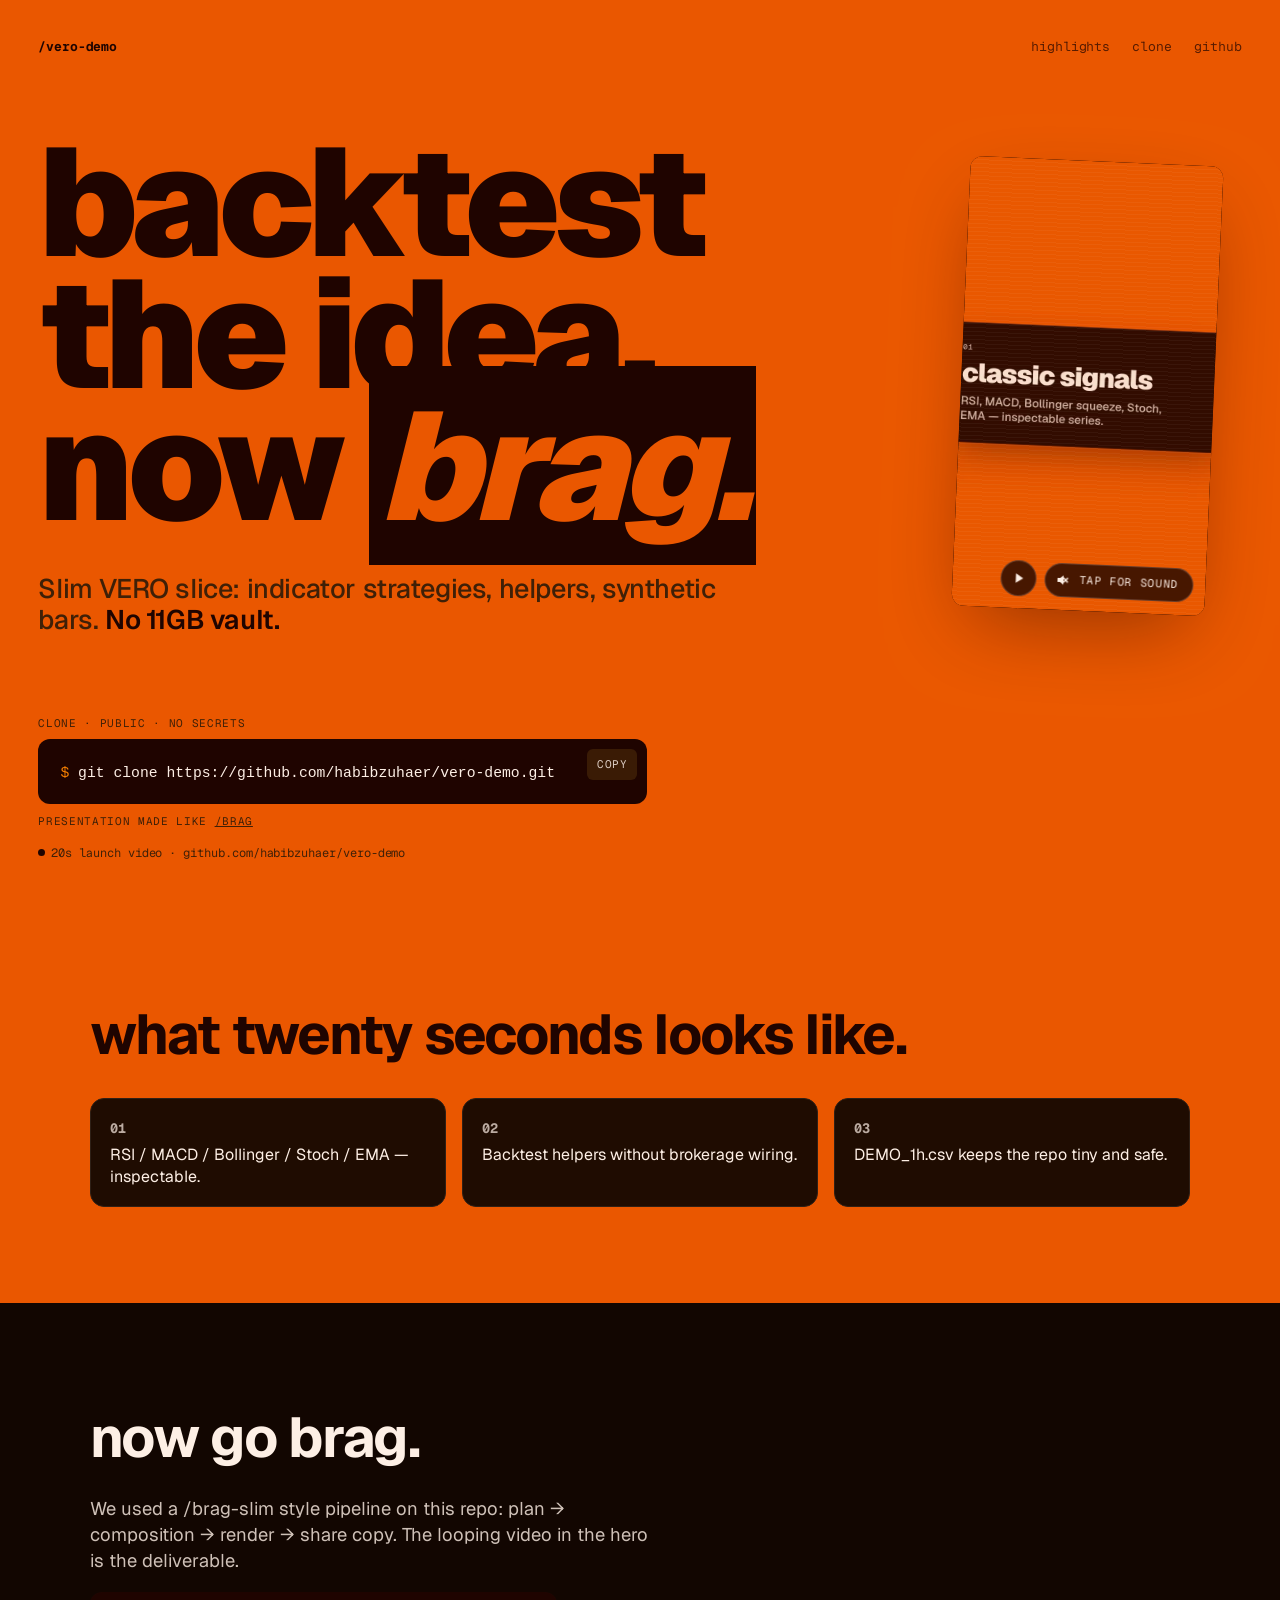
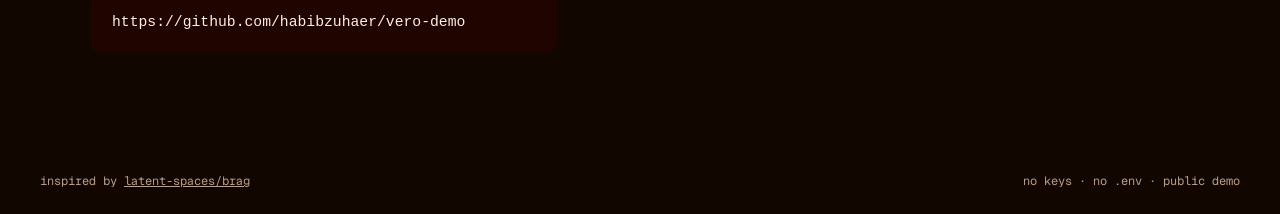
==== docs/index.html @ 0ff5b90e "Publish full project snapshot without secrets." ====
<!doctype html>
<html lang="en">
<head>
<meta charset="utf-8" />
<meta name="viewport" content="width=device-width, initial-scale=1" />
<title>/vero-demo — you built it. now brag.</title>
<meta name="description" content="Slim VERO slice: indicator strategies, helpers, synthetic bars. <strong>No 11GB vault.</strong>" />
<meta name="theme-color" content="#e26a3a" />
<meta property="og:title" content="/vero-demo — you built it. now brag." />
<meta property="og:description" content="Slim VERO slice: indicator strategies, helpers, synthetic bars. <strong>No 11GB vault.</strong>" />
<meta property="og:type" content="website" />
<meta property="og:image" content="assets/brag.jpg" />
<link rel="preconnect" href="https://fonts.googleapis.com" />
<link rel="preconnect" href="https://fonts.gstatic.com" crossorigin />
<link href="https://fonts.googleapis.com/css2?family=Geist:wght@400;500;600;700;900&family=Geist+Mono:wght@400;500;700&display=swap" rel="stylesheet" />
<link rel="stylesheet" href="styles.css" />
</head>
<body>
<a class="skip-link" href="#main">skip to content</a>

<header class="hero">
  <div class="topbar">
    <span class="mark">/vero-demo</span>
    <nav aria-label="primary">
      <a href="#examples">highlights</a>
      <a href="#install">clone</a>
      <a href="https://github.com/habibzuhaer/vero-demo" target="_blank" rel="noopener">github</a>
    </nav>
  </div>

  <div class="hero-main" id="main">
    <div class="hero-body">
      <h1 class="hero-headline">backtest the idea.<br/>now <span class="emph">brag.</span></h1>
      <p class="hero-sub">Slim VERO slice: indicator strategies, helpers, synthetic bars. <strong>No 11GB vault.</strong></p>
    </div>
    <aside class="hero-video" aria-label="brag launch video">
      <video
        id="hero-vid"
        class="hero-video-media"
        src="assets/brag.mp4"
        poster="assets/hero-poster.jpg"
        muted
        loop
        playsinline
        preload="auto"
      ></video>
      <div class="hero-controls">
        <button id="hero-playback" class="hero-control hero-playback" type="button" aria-label="play brag video" title="play brag video" data-mode="play">
          <svg class="icon-play" viewBox="0 0 24 24" fill="currentColor" aria-hidden="true"><path d="M8 5v14l11-7z"/></svg>
          <svg class="icon-pause" viewBox="0 0 24 24" fill="currentColor" aria-hidden="true"><path d="M6 5h4v14H6zm8 0h4v14h-4z"/></svg>
        </button>
        <button id="hero-mute" class="hero-control hero-mute" type="button" aria-label="unmute brag video" aria-pressed="true">
          <svg class="icon-muted" viewBox="0 0 24 24" fill="currentColor" aria-hidden="true"><path d="M3 9v6h4l5 4V5L7 9H3zm13.59 3l2.7-2.7-1.41-1.42L15.17 10.6 12.46 7.88l-1.41 1.41 2.71 2.71-2.71 2.71 1.41 1.41 2.71-2.7 2.71 2.7 1.41-1.41-2.7-2.7z"/></svg>
          <svg class="icon-sound" viewBox="0 0 24 24" fill="currentColor" aria-hidden="true"><path d="M3 9v6h4l5 4V5L7 9H3zm10.5 3a4.5 4.5 0 00-2.5-4.03v8.05A4.5 4.5 0 0013.5 12zm-2.5-9v2.06A7 7 0 0117 12a7 7 0 01-6 6.92V21A9 9 0 0019 12 9 9 0 0011 3z"/></svg>
          <span class="hero-mute-label">tap for sound</span>
        </button>
      </div>
    </aside>
  </div>

  <div class="hero-foot" id="install">
    <div class="install-stack">
      <span class="install-label">clone · public · no secrets</span>
      <pre class="install" aria-label="clone command"><span class="copy-wrap"><button class="copy" type="button" data-copy="git clone https://github.com/habibzuhaer/vero-demo.git">copy</button></span><code><span class="prompt">$</span> git clone https://github.com/habibzuhaer/vero-demo.git</code></pre>
      <span class="install-label">presentation made like <a href="https://github.com/latent-spaces/brag" target="_blank" rel="noopener">/brag</a></span>
    </div>
    <div class="hero-meta"><span class="dot" aria-hidden="true"></span>20s launch video · github.com/habibzuhaer/vero-demo</div>
  </div>
</header>

<main>
  <section class="section" id="examples">
    <div class="section-inner">
      <h2 class="section-title">what twenty seconds looks like.</h2>
      <div class="example-grid">
        <article class="example-card"><h3>01</h3><p>RSI / MACD / Bollinger / Stoch / EMA — inspectable.</p></article>
        <article class="example-card"><h3>02</h3><p>Backtest helpers without brokerage wiring.</p></article>
        <article class="example-card"><h3>03</h3><p>DEMO_1h.csv keeps the repo tiny and safe.</p></article>
      </div>
    </div>
  </section>

  <section class="section dark">
    <div class="section-inner">
      <h2 class="section-title">now go brag.</h2>
      <p class="section-lead">We used a /brag-slim style pipeline on this repo: plan → composition → render → share copy. The looping video in the hero is the deliverable.</p>
      <pre class="install" aria-label="repo link"><code>https://github.com/habibzuhaer/vero-demo</code></pre>
    </div>
  </section>
</main>

<footer class="site-foot">
  <span>inspired by <a href="https://github.com/latent-spaces/brag">latent-spaces/brag</a></span>
  <span>no keys · no .env · public demo</span>
</footer>
<script src="main.js"></script>
<style>
/* minimal extras if brag classes differ */
.example-grid{display:grid;gap:1rem;grid-template-columns:repeat(auto-fit,minmax(220px,1fr));margin-top:1.5rem}
.example-card{background:var(--dark-bg-elev, #1a1a1a);border:1px solid var(--dark-rule,#333);border-radius:14px;padding:1.2rem;color:var(--dark-ink,#eee)}
.example-card h3{margin:0 0 .4rem;font-family:"Geist Mono",monospace;font-size:.85rem;opacity:.7}
.example-card p{margin:0;line-height:1.35}
.section{padding:clamp(48px,8vw,96px) clamp(20px,4vw,40px)}
.section.dark{background:var(--dark-bg,#14110f);color:var(--dark-ink,#f5f5f5)}
.section-inner{max-width:1100px;margin:0 auto}
.section-title{font-size:clamp(2rem,5vw,3.5rem);letter-spacing:-.03em;margin:0 0 1rem;text-transform:lowercase}
.section-lead{max-width:48ch;font-size:1.15rem;opacity:.8;line-height:1.4}
.site-foot{display:flex;justify-content:space-between;gap:1rem;flex-wrap:wrap;padding:24px clamp(20px,4vw,40px);font-family:"Geist Mono",monospace;font-size:12px;background:var(--dark-bg,#14110f);color:var(--dark-ink-soft,#aaa)}
.site-foot a{color:inherit}
</style>
</body>
</html>
---- docs/styles.css ----
:root { --hue: 55 !important; }
/* brag — launch site */

:root {
  --hue: 35;

  --hero-bg: oklch(64% 0.22 var(--hue));
  --hero-ink: oklch(16% 0.06 var(--hue));
  --hero-ink-soft: oklch(28% 0.06 var(--hue));
  --hero-tint: oklch(96% 0.02 var(--hue));

  --dark-bg: oklch(14% 0.03 var(--hue));
  --dark-bg-elev: oklch(18% 0.04 var(--hue));
  --dark-ink: oklch(96% 0.02 var(--hue));
  --dark-ink-soft: oklch(72% 0.04 var(--hue));
  --dark-rule: oklch(26% 0.03 var(--hue));
  --dark-accent: oklch(72% 0.22 var(--hue));

  --radius-sm: 6px;
  --radius-md: 12px;
  --radius-lg: 18px;

  --ease-out: cubic-bezier(0.16, 1, 0.3, 1);

  --max-line: 64ch;
  --max-page: 1480px;
}

*, *::before, *::after { box-sizing: border-box; }
html, body { margin: 0; padding: 0; }
html { color-scheme: light dark; }
body {
  font-family: "Geist", ui-sans-serif, system-ui, -apple-system, sans-serif;
  font-feature-settings: "ss01", "ss03", "cv11";
  -webkit-font-smoothing: antialiased;
  text-rendering: optimizeLegibility;
  line-height: 1.4;
  background: var(--hero-bg);
  color: var(--hero-ink);
}
img, video { display: block; max-width: 100%; height: auto; }
a { color: inherit; }
button { font: inherit; cursor: pointer; }

/* Skip link */
.skip-link {
  position: absolute;
  top: -100px;
  left: 12px;
  background: var(--hero-ink);
  color: var(--hero-tint);
  padding: 10px 14px;
  border-radius: var(--radius-sm);
  text-decoration: none;
  font-family: "Geist Mono", ui-monospace, monospace;
  font-size: 13px;
  z-index: 100;
}
.skip-link:focus { top: 12px; }

/* === Hero === */
.hero {
  min-height: 100svh;
  background: var(--hero-bg);
  color: var(--hero-ink);
  display: grid;
  grid-template-rows: auto 1fr auto;
  padding: clamp(20px, 3vw, 40px);
  gap: clamp(40px, 6vw, 80px);
  position: relative;
  overflow: hidden;
}

.topbar {
  display: flex;
  align-items: baseline;
  justify-content: space-between;
  gap: 24px;
  font-family: "Geist Mono", ui-monospace, monospace;
  font-size: 13px;
  letter-spacing: -0.005em;
  z-index: 2;
}
.topbar .mark {
  font-weight: 700;
  letter-spacing: -0.01em;
}
.topbar nav { display: flex; gap: 22px; }
.topbar nav a {
  color: var(--hero-ink);
  text-decoration: none;
  opacity: 0.72;
  transition: opacity 180ms var(--ease-out);
}
.topbar nav a:hover,
.topbar nav a:focus-visible { opacity: 1; }
.topbar nav a:focus-visible { outline: 2px solid var(--hero-ink); outline-offset: 4px; border-radius: 3px; }

.hero-main {
  align-self: center;
  max-width: var(--max-page);
  margin: 0 auto;
  width: 100%;
  position: relative;
  z-index: 2;
  display: grid;
  grid-template-columns: minmax(0, 1fr) clamp(220px, 22vw, 320px);
  gap: clamp(24px, 4vw, 64px);
  align-items: center;
}
@media (max-width: 900px) {
  .hero-main {
    grid-template-columns: 1fr;
    gap: clamp(28px, 6vw, 48px);
  }
}
.hero-body { min-width: 0; }
.hero-headline {
  font-size: clamp(64px, 13vw, 200px);
  line-height: 0.86;
  letter-spacing: -0.04em;
  font-weight: 900;
  margin: 0;
  text-transform: lowercase;
}
.hero-headline .emph {
  font-style: italic;
  background: var(--hero-ink);
  color: var(--hero-bg);
  padding: 0 0.06em;
}
.hero-sub {
  margin: clamp(28px, 3vw, 44px) 0 0;
  max-width: 38ch;
  font-size: clamp(20px, 2.1vw, 30px);
  line-height: 1.18;
  letter-spacing: -0.015em;
  font-weight: 500;
  color: var(--hero-ink-soft);
}
.hero-sub strong { color: var(--hero-ink); font-weight: 600; }

.hero-foot {
  display: grid;
  grid-template-columns: minmax(0, 1fr) auto;
  gap: 24px;
  align-items: end;
  z-index: 2;
}
.install {
  font-family: "Geist Mono", ui-monospace, monospace;
  background: var(--hero-ink);
  color: var(--hero-tint);
  padding: 18px 22px;
  border-radius: var(--radius-md);
  font-size: clamp(13px, 1.15vw, 16px);
  line-height: 1.7;
  display: inline-grid;
  gap: 4px;
  margin: 0;
  position: relative;
  max-width: 100%;
  grid-template-columns: minmax(0, 1fr);
}
/* The <code> scrolls, not the <pre> — so the copy button stays glued to the frame. */
.install code {
  display: block;
  min-width: 0;
  overflow-x: auto;
}
.install .prompt { color: oklch(72% 0.18 var(--hue)); }
.install .copy {
  position: absolute;
  top: 10px;
  right: 10px;
  background: oklch(28% 0.06 var(--hue));
  color: var(--hero-tint);
  border: none;
  border-radius: var(--radius-sm);
  padding: 6px 10px;
  font-family: inherit;
  font-size: 11px;
  letter-spacing: 0.04em;
  text-transform: uppercase;
  opacity: 0.85;
  transition: opacity 180ms var(--ease-out), background 180ms var(--ease-out);
}
.install .copy:hover,
.install .copy:focus-visible { opacity: 1; background: oklch(38% 0.08 var(--hue)); outline: none; }
.install .copy[data-state="copied"] { background: oklch(58% 0.18 145); color: oklch(15% 0.05 145); }

.install-stack {
  display: grid;
  gap: 8px;
  justify-items: start;
  min-width: 0;
  max-width: 100%;
}
.install-label {
  font-family: "Geist Mono", ui-monospace, monospace;
  font-size: 11px;
  letter-spacing: 0.06em;
  text-transform: uppercase;
  color: var(--hero-ink-soft);
  margin-top: 2px;
}
.install-stack .install-label:first-child { margin-top: 0; }

.hero-meta {
  font-family: "Geist Mono", ui-monospace, monospace;
  font-size: 12px;
  text-align: right;
  letter-spacing: -0.005em;
  color: var(--hero-ink-soft);
  max-width: 36ch;
  justify-self: end;
  line-height: 1.5;
}
.hero-meta .dot {
  display: inline-block;
  width: 7px; height: 7px;
  background: var(--hero-ink);
  border-radius: 50%;
  margin-right: 6px;
  vertical-align: 1px;
  animation: pulse 2.4s infinite ease-in-out;
}
@keyframes pulse {
  0%, 100% { opacity: 0.35; transform: scale(1); }
  50% { opacity: 1; transform: scale(1.15); }
}

/* Hero video slot — the brag-about-brag video (made by /brag itself) */
.hero-video {
  position: relative;
  aspect-ratio: 9 / 16;
  width: 100%;
  border-radius: var(--radius-md);
  background: var(--hero-ink);
  color: var(--hero-tint);
  transform: rotate(2.5deg);
  box-shadow: 0 30px 80px -20px oklch(20% 0.08 var(--hue) / 0.45);
  overflow: hidden;
  justify-self: end;
}
.hero-video-media {
  position: absolute;
  inset: 0;
  width: 100%;
  height: 100%;
  object-fit: cover;
  display: block;
}

/* Video controls, lower-right of the hero tile */
.hero-controls {
  position: absolute;
  right: 12px;
  bottom: 12px;
  z-index: 3;
  display: flex;
  align-items: center;
  gap: 8px;
}
.hero-control {
  display: inline-flex;
  align-items: center;
  background: oklch(15% 0.05 var(--hue) / 0.78);
  backdrop-filter: blur(8px);
  color: var(--hero-tint);
  border: 1px solid oklch(96% 0.02 var(--hue) / 0.18);
  font-family: "Geist Mono", ui-monospace, monospace;
  font-size: 11px;
  letter-spacing: 0.06em;
  text-transform: uppercase;
  cursor: pointer;
  transition: transform 220ms var(--ease-out), background 220ms var(--ease-out);
}
.hero-mute {
  gap: 8px;
  border-radius: 999px;
  padding: 8px 14px 8px 10px;
}
.hero-playback {
  width: 36px;
  height: 36px;
  flex: 0 0 36px;
  justify-content: center;
  border-radius: 50%;
  padding: 0;
}
.hero-control:hover,
.hero-control:focus-visible {
  background: oklch(20% 0.06 var(--hue) / 0.92);
  transform: translateY(-2px);
  outline: none;
}
.hero-control:focus-visible { box-shadow: 0 0 0 3px var(--hero-tint); }
.hero-control svg { width: 16px; height: 16px; }
.hero-playback .icon-play,
.hero-mute .icon-sound { display: none; }
.hero-playback[data-mode="play"] .icon-play { display: inline-block; }
.hero-playback[data-mode="play"] .icon-pause { display: none; }
.hero-mute[aria-pressed="false"] .icon-muted { display: none; }
.hero-mute[aria-pressed="false"] .icon-sound { display: inline-block; }
.hero-mute[aria-pressed="false"] .hero-mute-label::after { content: "sound on"; }
.hero-mute[aria-pressed="false"] .hero-mute-label { font-size: 0; line-height: 0; }
.hero-mute[aria-pressed="false"] .hero-mute-label::after {
  content: "sound on";
  font-size: 11px;
  line-height: 1;
  letter-spacing: 0.06em;
}
.hero-video::after {
  /* subtle scanline overlay on top of the video for site-cohesion with the placeholder treatment */
  content: "";
  position: absolute;
  inset: 0;
  background:
    repeating-linear-gradient(
      to bottom,
      transparent 0,
      transparent 3px,
      oklch(100% 0 0 / 0.04) 3px,
      oklch(100% 0 0 / 0.04) 4px
    );
  pointer-events: none;
  z-index: 2;
}
.hero-video-inner {
  position: relative;
  z-index: 1;
  height: 100%;
  display: grid;
  grid-template-rows: auto 1fr auto;
  gap: 10px;
}
.hero-video-top,
.hero-video-bot {
  display: flex;
  justify-content: space-between;
  font-family: "Geist Mono", ui-monospace, monospace;
  font-size: 11px;
  letter-spacing: 0.06em;
  text-transform: uppercase;
  color: oklch(72% 0.04 var(--hue));
}
.hero-video-top .rec {
  display: inline-flex;
  align-items: center;
  gap: 6px;
  color: var(--hero-bg);
}
.hero-video-top .rec::before {
  content: "";
  width: 8px; height: 8px;
  background: var(--hero-bg);
  border-radius: 50%;
  animation: pulse 1.4s infinite ease-in-out;
}
.hero-video-mid {
  align-self: center;
  text-align: center;
  display: grid;
  gap: 10px;
}
.hero-video-tag {
  font-family: "Geist", system-ui, sans-serif;
  text-transform: lowercase;
  letter-spacing: -0.02em;
  font-size: clamp(20px, 2vw, 28px);
  line-height: 1.1;
  font-weight: 600;
  color: var(--hero-tint);
  margin: 0;
  font-style: italic;
}
.hero-video-state {
  font-family: "Geist Mono", ui-monospace, monospace;
  font-size: 11px;
  letter-spacing: 0.08em;
  text-transform: uppercase;
  color: oklch(72% 0.04 var(--hue));
  margin: 0;
}
.hero-video-state .dots::after {
  content: "...";
  display: inline-block;
  animation: ellipsis 1.6s infinite steps(4, end);
  width: 1em;
  letter-spacing: 0;
  overflow: hidden;
  vertical-align: bottom;
}
@media (max-width: 900px) {
  .hero-video {
    width: clamp(180px, 48vw, 240px);
    justify-self: center;
    transform: none;
  }
}

/* === Gallery section === */
.gallery {
  background: var(--dark-bg);
  color: var(--dark-ink);
  padding: clamp(60px, 8vw, 120px) clamp(20px, 3vw, 40px);
  position: relative;
}
.gallery::before {
  content: "";
  position: absolute;
  top: 0; left: 0; right: 0;
  height: 1px;
  background: linear-gradient(to right, transparent, var(--dark-rule), transparent);
}

.gallery-head {
  max-width: var(--max-page);
  margin: 0 auto clamp(40px, 5vw, 64px);
  display: grid;
  grid-template-columns: 1fr auto;
  gap: 32px;
  align-items: end;
}
.gallery-eyebrow {
  font-family: "Geist Mono", ui-monospace, monospace;
  font-size: 12px;
  letter-spacing: 0.08em;
  text-transform: uppercase;
  color: var(--dark-accent);
  margin: 0 0 16px;
}
.gallery-title {
  font-size: clamp(40px, 6vw, 88px);
  line-height: 0.95;
  letter-spacing: -0.03em;
  font-weight: 700;
  margin: 0;
  max-width: 14ch;
  text-transform: lowercase;
}
.gallery-title em {
  font-style: italic;
  color: var(--dark-accent);
}
.gallery-note {
  font-family: "Geist Mono", ui-monospace, monospace;
  font-size: 12px;
  line-height: 1.6;
  color: var(--dark-ink-soft);
  max-width: 32ch;
  text-align: right;
}

.grid {
  max-width: var(--max-page);
  margin: 0 auto;
  display: grid;
  grid-template-columns: repeat(2, minmax(0, 1fr));
  gap: clamp(18px, 1.8vw, 26px);
}
@media (max-width: 900px) {
  .grid { grid-template-columns: repeat(2, minmax(0, 1fr)); }
  .gallery-head { grid-template-columns: 1fr; gap: 18px; }
  .gallery-note { text-align: left; max-width: 52ch; }
}
@media (max-width: 560px) {
  .grid { grid-template-columns: minmax(0, 1fr); gap: 22px; }
}

.card {
  display: grid;
  grid-template-rows: auto auto;
  gap: 12px;
  position: relative;
}

.card-media {
  position: relative;
  aspect-ratio: 16 / 9;
  background: var(--dark-bg-elev);
  overflow: hidden;
  border-radius: var(--radius-md);
  border: 1px solid var(--dark-rule);
  transition: transform 320ms var(--ease-out), border-color 320ms var(--ease-out), box-shadow 320ms var(--ease-out);
}
.card:hover .card-media,
.card:focus-within .card-media {
  border-color: var(--dark-accent);
  transform: translateY(-3px);
  box-shadow: 0 24px 60px -24px oklch(15% 0.04 var(--hue) / 0.8);
}
.card-media video {
  position: absolute;
  inset: 0;
  width: 100%;
  height: 100%;
  object-fit: cover;
  background: var(--dark-bg);
  color: transparent; /* hide poster alt before load */
}
/* used by the hero "rendering" dots */
@keyframes ellipsis {
  0% { width: 0; }
  100% { width: 1em; }
}

.card-cap {
  display: flex;
  align-items: center;
  gap: 11px;
  padding: 0 2px;
}
.site-link {
  flex: 0 0 auto;
  width: 58px;
  height: 34px;
  border-radius: 6px;
  overflow: hidden;
  border: 1px solid var(--dark-rule);
  background: var(--dark-bg-elev);
  display: block;
  position: relative;
  transition: border-color 250ms var(--ease-out);
}
.site-link img {
  width: 100%;
  height: 100%;
  object-fit: cover;
  object-position: top;
  display: block;
}
.site-link::after {
  content: "\2197";
  position: absolute;
  top: 2px;
  right: 3px;
  font-size: 11px;
  line-height: 1;
  color: var(--dark-ink);
  opacity: 0;
  text-shadow: 0 1px 3px oklch(0% 0 0 / 0.7);
  transition: opacity 200ms var(--ease-out);
}
.site-link:hover,
.site-link:focus-visible { border-color: var(--dark-accent); outline: none; }
.site-link:hover::after,
.site-link:focus-visible::after { opacity: 1; }
.cap-text {
  display: flex;
  align-items: baseline;
  gap: 9px;
  flex: 1 1 auto;
  min-width: 0;
  flex-wrap: wrap;
}
.cap-text .num {
  font-family: "Geist Mono", ui-monospace, monospace;
  font-size: 12px;
  color: var(--dark-accent);
}
.card-name {
  font-size: clamp(15px, 1.1vw, 17px);
  line-height: 1.15;
  letter-spacing: -0.012em;
  font-weight: 600;
  margin: 0;
  text-transform: lowercase;
}
.cap-cat {
  margin-left: auto;
  font-family: "Geist Mono", ui-monospace, monospace;
  font-size: 11px;
  letter-spacing: 0.1em;
  text-transform: uppercase;
  color: var(--dark-ink-soft);
  white-space: nowrap;
}

/* CTA card — "your project here" */
.card.is-cta .card-media {
  background: var(--dark-accent);
  border-color: transparent;
  display: grid;
  place-items: center;
  overflow: hidden;
}
.card.is-cta .card-media::before {
  content: "";
  position: absolute;
  inset: 0;
  background:
    repeating-linear-gradient(
      -45deg,
      transparent 0,
      transparent 28px,
      oklch(15% 0.06 var(--hue) / 0.08) 28px,
      oklch(15% 0.06 var(--hue) / 0.08) 30px
    );
}
.card.is-cta:hover .card-media,
.card.is-cta:focus-within .card-media {
  transform: translateY(-3px);
  box-shadow: 0 24px 60px -24px oklch(50% 0.15 var(--hue) / 0.6);
}
.cta-word {
  position: relative;
  z-index: 1;
  font-family: "Geist", system-ui, sans-serif;
  font-weight: 900;
  font-size: clamp(26px, 3.4vw, 42px);
  line-height: 0.9;
  letter-spacing: -0.035em;
  text-transform: lowercase;
  color: var(--hero-ink);
  text-align: center;
}
.card.is-cta .site-link {
  display: grid;
  place-items: center;
  background: var(--dark-bg-elev);
}
.card.is-cta .site-link span {
  font-family: "Geist Mono", ui-monospace, monospace;
  font-size: 8px;
  line-height: 1.05;
  text-align: center;
  color: var(--dark-ink-soft);
}
.card.is-cta .cap-cat { color: var(--dark-accent); }

/* === Outro === */
.outro {
  background: var(--hero-bg);
  color: var(--hero-ink);
  padding: clamp(80px, 12vw, 180px) clamp(20px, 3vw, 40px) clamp(40px, 5vw, 60px);
  display: grid;
  gap: clamp(40px, 5vw, 64px);
}
.outro-inner {
  max-width: var(--max-page);
  margin: 0 auto;
  width: 100%;
  display: grid;
  gap: clamp(40px, 5vw, 64px);
}
.outro-headline {
  font-size: clamp(56px, 13vw, 200px);
  line-height: 0.86;
  letter-spacing: -0.04em;
  font-weight: 900;
  margin: 0;
  text-transform: lowercase;
  max-width: 12ch;
}
.outro-headline em {
  font-style: italic;
  background: var(--hero-ink);
  color: var(--hero-bg);
  padding: 0 0.06em;
}
.outro-grid {
  display: grid;
  grid-template-columns: minmax(0, 1fr) minmax(0, auto);
  gap: clamp(24px, 4vw, 56px);
  align-items: start;
}
.outro-meta {
  font-size: clamp(18px, 1.5vw, 22px);
  line-height: 1.3;
  font-weight: 500;
  letter-spacing: -0.01em;
  max-width: 32ch;
}
.outro-meta a {
  text-decoration: underline;
  text-decoration-thickness: 2px;
  text-underline-offset: 4px;
  text-decoration-color: var(--hero-ink);
  transition: text-decoration-color 180ms var(--ease-out);
}
.outro-meta a:hover,
.outro-meta a:focus-visible {
  text-decoration-color: var(--hero-bg);
  outline: 2px solid var(--hero-ink);
  outline-offset: 4px;
  border-radius: 2px;
}
.outro-actions { display: grid; gap: 14px; justify-items: end; }

.colophon {
  font-family: "Geist Mono", ui-monospace, monospace;
  font-size: 12px;
  letter-spacing: -0.005em;
  color: var(--hero-ink-soft);
  display: flex;
  justify-content: space-between;
  gap: 24px;
  flex-wrap: wrap;
  border-top: 1px solid oklch(28% 0.08 var(--hue) / 0.4);
  padding-top: 20px;
}

@media (max-width: 720px) {
  .topbar { flex-direction: column; align-items: flex-start; gap: 12px; }
  .hero-foot { grid-template-columns: 1fr; }
  .hero-meta { text-align: left; justify-self: start; }
  .gallery-head { grid-template-columns: 1fr; }
  .gallery-note { text-align: left; }
  .outro-grid { grid-template-columns: 1fr; }
  .outro-actions { justify-items: start; }
}

/* === /brag-slim announcement === */

/* Topbar pill: first-viewport pointer to the #slim section */
.slim-pill {
  display: inline-flex;
  align-items: center;
  gap: 10px;
  padding: 6px 12px 6px 6px;
  border-radius: 999px;
  background: var(--hero-ink);
  color: var(--hero-tint);
  text-decoration: none;
  font-family: "Geist Mono", ui-monospace, monospace;
  font-size: 13px;
  line-height: 1.2;
  letter-spacing: -0.005em;
  align-self: center;
  box-shadow: 0 8px 24px -12px oklch(20% 0.08 var(--hue) / 0.6);
  transition: transform 220ms var(--ease-out), box-shadow 220ms var(--ease-out);
}
.slim-pill-tag {
  background: var(--hero-bg);
  color: var(--hero-ink);
  border-radius: 999px;
  padding: 3px 8px;
  font-size: 11px;
  font-weight: 700;
  letter-spacing: 0.08em;
  text-transform: uppercase;
}
.slim-pill-text { font-weight: 700; white-space: nowrap; }
.slim-pill-sep { opacity: 0.5; font-weight: 400; }
.slim-pill-tagline { font-weight: 400; color: oklch(84% 0.04 var(--hue)); }
.slim-pill-arrow { width: 14px; height: 14px; flex: 0 0 14px; color: oklch(72% 0.18 var(--hue)); transition: transform 220ms var(--ease-out); }
.slim-pill:hover,
.slim-pill:focus-visible {
  transform: translateY(-1px);
  box-shadow: 0 14px 30px -14px oklch(20% 0.08 var(--hue) / 0.75);
}
.slim-pill:hover .slim-pill-arrow,
.slim-pill:focus-visible .slim-pill-arrow { transform: translateY(2px); }
.slim-pill:focus-visible { outline: 2px solid var(--hero-ink); outline-offset: 3px; }

/* Section: a paper band between the orange hero and the dark gallery */
.slim {
  background: var(--hero-tint);
  color: var(--hero-ink);
  padding: clamp(72px, 10vw, 150px) clamp(20px, 3vw, 40px);
  scroll-margin-top: 0;
}
.slim ::selection,
.slim::selection { background: var(--hero-bg); color: var(--hero-ink); }
.slim-inner {
  max-width: var(--max-page);
  margin: 0 auto;
  display: grid;
  grid-template-columns: minmax(0, 1.4fr) minmax(0, 1fr);
  gap: clamp(48px, 7vw, 120px);
  align-items: center;
}
.slim-copy { min-width: 0; container-type: inline-size; }

.slim-title { margin: 0; font-weight: 900; }
.slim-name {
  display: flex;
  align-items: center;
  gap: 14px;
  font-family: "Geist Mono", ui-monospace, monospace;
  font-size: clamp(24px, 2.6vw, 38px);
  font-weight: 700;
  letter-spacing: -0.03em;
  line-height: 1;
  margin-bottom: clamp(18px, 2vw, 28px);
}
.slim-new {
  display: inline-block;
  background: var(--hero-bg);
  color: var(--hero-ink);
  font-size: 12px;
  font-weight: 700;
  letter-spacing: 0.1em;
  text-transform: uppercase;
  padding: 6px 10px 5px;
  border-radius: var(--radius-sm);
  transform: rotate(-6deg);
}
.slim-tagline {
  display: block;
  font-family: "Geist", system-ui, sans-serif;
  font-size: clamp(40px, 6.4vw, 108px);
  font-size: clamp(32px, 10.4cqi, 100px); /* sized so the knockout line holds one line */
  line-height: 0.88;
  letter-spacing: -0.04em;
  text-transform: lowercase;
  text-wrap: balance;
}
.slim-tagline em {
  font-style: italic;
  background: var(--hero-ink);
  color: var(--hero-bg);
  display: inline-block;
  margin-top: 0.14em; /* clear the descenders of "brag," above */
  padding: 0.02em 0.08em 0.06em 0.04em;
  line-height: 0.9;
  white-space: nowrap;
}

.slim-ask {
  margin: clamp(36px, 4vw, 56px) 0 0;
  display: grid;
  justify-items: start;
  gap: 12px;
}
.slim-ask-lead {
  font-size: clamp(18px, 1.6vw, 22px);
  font-weight: 500;
  letter-spacing: -0.01em;
  color: var(--hero-ink-soft);
}
.slim-prompt {
  display: inline-flex;
  align-items: center;
  gap: 0.55em;
  max-width: 100%;
  font-family: "Geist Mono", ui-monospace, monospace;
  font-size: clamp(18px, 2vw, 28px);
  font-weight: 500;
  letter-spacing: -0.02em;
  line-height: 1.2;
  background: var(--hero-ink);
  color: var(--hero-tint);
  padding: 0.62em 0.9em;
  border-radius: var(--radius-md);
  transform: rotate(-1deg);
  box-shadow: 0 18px 40px -22px oklch(20% 0.08 var(--hue) / 0.7);
}
.slim-prompt .prompt { color: oklch(72% 0.18 var(--hue)); }
.slim-caret {
  display: inline-block;
  width: 0.55em;
  height: 1.05em;
  margin-left: -0.3em;
  background: var(--hero-bg);
  animation: slim-blink 1.1s steps(1, end) infinite;
}
@keyframes slim-blink { 50% { opacity: 0; } }

.slim-lede {
  margin: clamp(32px, 3.4vw, 44px) 0 0;
  max-width: 46ch;
  font-size: clamp(18px, 1.5vw, 21px);
  line-height: 1.4;
  font-weight: 500;
  letter-spacing: -0.012em;
  color: var(--hero-ink-soft);
}
.slim-lede strong { color: var(--hero-ink); font-weight: 600; }
.slim-switch,
.slim-update {
  margin: 16px 0 0;
  max-width: 52ch;
  font-size: 15px;
  line-height: 1.5;
  color: var(--hero-ink-soft);
}
.slim-switch code,
.slim-update code {
  font-family: "Geist Mono", ui-monospace, monospace;
  font-size: 0.92em;
  color: var(--hero-ink);
  background: oklch(90% 0.04 var(--hue));
  padding: 1px 6px;
  border-radius: 4px;
  white-space: nowrap;
}
.slim-install { margin-top: clamp(32px, 3.4vw, 44px); }
.slim-install .install { padding-right: 76px; } /* keep "brag-slim" clear of the copy button */
.slim-install .install code { white-space: pre-wrap; overflow-wrap: anywhere; } /* wrap, never hide the skill name */
.slim-install .slim-update { margin-top: 4px; font-size: 14px; }

/* Media: the /brag-slim video */
.slim-media {
  margin: 0;
  min-width: 0;
  display: grid;
  gap: 16px;
  justify-items: center;
}
.slim-screen {
  width: 100%;
  max-width: 460px;
  border-radius: var(--radius-md);
  background: var(--hero-ink);
  color: var(--hero-tint);
  overflow: hidden;
  transform: rotate(-2deg);
  box-shadow: 0 30px 80px -24px oklch(20% 0.08 var(--hue) / 0.5);
}
.slim-media.has-video .slim-screen { max-width: 560px; aspect-ratio: var(--slim-ratio, 16 / 9); }
.slim-video {
  display: block;
  width: 100%;
  height: 100%;
  object-fit: cover;
  background: var(--hero-ink);
}

@media (max-width: 900px) {
  .slim-inner { grid-template-columns: minmax(0, 1fr); }
  .slim-screen { transform: rotate(-1.5deg); }
}
@media (max-width: 720px) {
  .slim-pill { align-self: flex-start; }
}
@media (max-width: 480px) {
  .slim-pill-sep, .slim-pill-tagline { display: none; }
  .slim-prompt { transform: none; }
}

/* === Reduced motion === */
@media (prefers-reduced-motion: reduce) {
  *, *::before, *::after {
    animation-duration: 0.001ms !important;
    animation-iteration-count: 1 !important;
    transition-duration: 0.001ms !important;
  }
  .card:hover { transform: none; }
}

/* === Gallery: one set per command === */
.gallery-set { max-width: var(--max-page); margin: 0 auto; }
.gallery-set + .gallery-set {
  margin-top: clamp(64px, 8vw, 110px);
  padding-top: clamp(40px, 5vw, 64px);
  border-top: 1px solid var(--dark-rule);
}
.set-head {
  display: flex;
  flex-wrap: wrap;
  align-items: baseline;
  justify-content: space-between;
  gap: 10px 32px;
  margin-bottom: clamp(20px, 2.4vw, 32px);
}
.set-name { margin: 0; display: flex; flex-wrap: wrap; align-items: baseline; gap: 14px; font-weight: 400; }
.set-cmd {
  font-family: "Geist Mono", ui-monospace, monospace;
  font-size: clamp(24px, 2.6vw, 36px);
  font-weight: 700;
  letter-spacing: -0.02em;
  color: var(--dark-ink);
}
.set-tag {
  font-family: "Geist Mono", ui-monospace, monospace;
  font-size: 12px;
  letter-spacing: 0.08em;
  text-transform: uppercase;
  color: var(--dark-accent);
}
.set-note { margin: 0; max-width: 44ch; font-size: 15px; color: var(--dark-ink-soft); }
.is-full .set-cmd { color: var(--dark-ink-soft); }
.grid-3 { grid-template-columns: repeat(3, minmax(0, 1fr)); }
@media (max-width: 900px) { .grid-3 { grid-template-columns: repeat(2, minmax(0, 1fr)); } }
@media (max-width: 560px) { .grid-3 { grid-template-columns: minmax(0, 1fr); } }


/* === Hero: letsbrag.app box, /brag run for you === */
.hlb-sr {
  position: absolute;
  width: 1px; height: 1px;
  padding: 0; margin: -1px;
  overflow: hidden;
  clip: rect(0 0 0 0);
  white-space: nowrap;
  border: 0;
}
.hlb {
  min-width: 0;
  background: var(--hero-tint);
  color: var(--hero-ink);
  border-radius: var(--radius-md);
  padding: 18px 18px 16px;
  transform: rotate(-1.5deg);
  box-shadow: 0 22px 50px -24px oklch(20% 0.08 var(--hue) / 0.6);
}
.hlb ::selection { background: var(--hero-bg); color: var(--hero-ink); }
.hlb-title {
  margin: 0;
  font-size: clamp(24px, 2vw, 30px);
  font-weight: 900;
  line-height: 0.95;
  letter-spacing: -0.035em;
  text-transform: lowercase;
}
.hlb-title em {
  font-style: italic;
  background: var(--hero-ink);
  color: var(--hero-bg);
  padding: 0 0.08em 0.02em 0.04em;
  white-space: nowrap;
}
.hlb-copy {
  margin: 10px 0 0;
  font-size: 15px;
  line-height: 1.4;
  color: var(--hero-ink-soft);
  text-wrap: pretty;
}
.hlb-copy code {
  font-family: "Geist Mono", ui-monospace, monospace;
  font-size: 0.92em;
  color: var(--hero-ink);
}
.hlb-go {
  margin-top: 14px;
  display: flex;
  align-items: center;
  justify-content: space-between;
  gap: 10px;
  min-height: 48px;
  padding: 0 16px 0 18px;
  border-radius: calc(var(--radius-md) - 4px);
  background: var(--hero-ink);
  color: var(--hero-tint);
  text-decoration: none;
  font-family: "Geist Mono", ui-monospace, monospace;
  font-size: 15px;
  font-weight: 700;
  letter-spacing: -0.01em;
  transition: background 180ms var(--ease-out), transform 180ms var(--ease-out);
}
.hlb-go svg { width: 18px; height: 18px; flex: 0 0 18px; color: oklch(72% 0.18 var(--hue)); transition: transform 220ms var(--ease-out); }
.hlb-go:hover { background: oklch(24% 0.07 var(--hue)); }
.hlb-go:hover svg { transform: translateX(3px); }
.hlb-go:active { transform: translateY(1px); }
.hlb-go:focus-visible { outline: 3px solid var(--hero-ink); outline-offset: 3px; }
.hlb-facts {
  list-style: none;
  margin: 12px 0 0;
  padding: 0;
  display: flex;
  flex-wrap: wrap;
  gap: 6px;
}
.hlb-facts li {
  font-family: "Geist Mono", ui-monospace, monospace;
  font-size: 10.5px;
  font-weight: 700;
  letter-spacing: 0.08em;
  text-transform: uppercase;
  color: var(--hero-ink);
  border: 1.5px solid var(--hero-ink);
  border-radius: 999px;
  padding: 4px 9px 3px;
}

/* Below desktop: the box stacks under the install commands, never beside them */
@media (max-width: 1024px) {
  .hero-foot { grid-template-columns: minmax(0, 1fr); }
  .hlb { justify-self: start; width: 100%; max-width: 440px; }
  .hero-meta { text-align: left; justify-self: start; }
}
@media (max-width: 720px) {
  .hlb { transform: none; max-width: none; }
}

/* Desktop: one two-column hero sized to the window. Left: headline, subline, install.
   Right rail: the video card with the letsbrag.app box under it. Both rows share
   the rail through subgrid, and the headline and video scale with viewport height
   so the whole set fits a laptop screen. */
@media (min-width: 1025px) {
  .hero {
    --rail: clamp(300px, 24vw, 360px);
    grid-template-columns: minmax(0, 1fr) var(--rail);
    column-gap: clamp(40px, 5vw, 96px);
    row-gap: clamp(20px, 3.4svh, 44px);
    padding-inline: max(clamp(20px, 3vw, 40px), calc((100% - var(--max-page)) / 2));
  }
  .topbar { grid-column: 1 / -1; }
  .hero-main {
    grid-column: 1 / -1;
    grid-template-columns: subgrid;
    column-gap: normal;
    max-width: none;
    margin: 0;
  }
  .hero-headline { font-size: clamp(64px, min(12vw, 17svh), 200px); }
  .hero-sub { margin-top: clamp(30px, 4.6svh, 44px); }
  .hero-video {
    width: clamp(200px, calc((100svh - 450px) * 0.5625), 100%);
    justify-self: center;
  }
  .hero-foot {
    grid-column: 1 / -1;
    grid-template-columns: subgrid;
    grid-template-rows: auto auto;
    column-gap: normal;
    row-gap: 14px;
    align-items: end;
  }
  .hero-foot .install-stack { grid-column: 1; grid-row: 1; }
  .hero-foot .hero-meta { grid-column: 1; grid-row: 2; justify-self: start; text-align: left; max-width: none; }
  .hlb { grid-column: 2; grid-row: 1 / span 2; align-self: end; }
}

/* === Install blocks: keep command text clear of the copy button === */
/* The <pre> reserves a lane for the button (wide enough for "copied"); the <code> scrolls inside it. */
.install,
.slim-install .install { padding-right: 92px; }
@media (max-width: 480px) {
  .install,
  .slim-install .install { padding-left: 18px; padding-right: 84px; }
}

/* === Hero video controls: one line on narrow cards === */
.hero-mute { white-space: nowrap; }
@media (max-width: 480px) {
  .hero-controls { right: 10px; bottom: 10px; gap: 6px; }
  .hero-playback { width: 32px; height: 32px; flex-basis: 32px; }
  .hero-mute { gap: 6px; padding: 7px 10px 7px 8px; font-size: 10px; letter-spacing: 0.04em; }
  .hero-mute[aria-pressed="false"] .hero-mute-label::after { font-size: 10px; letter-spacing: 0.04em; }
  .hero-control svg { width: 14px; height: 14px; }
}
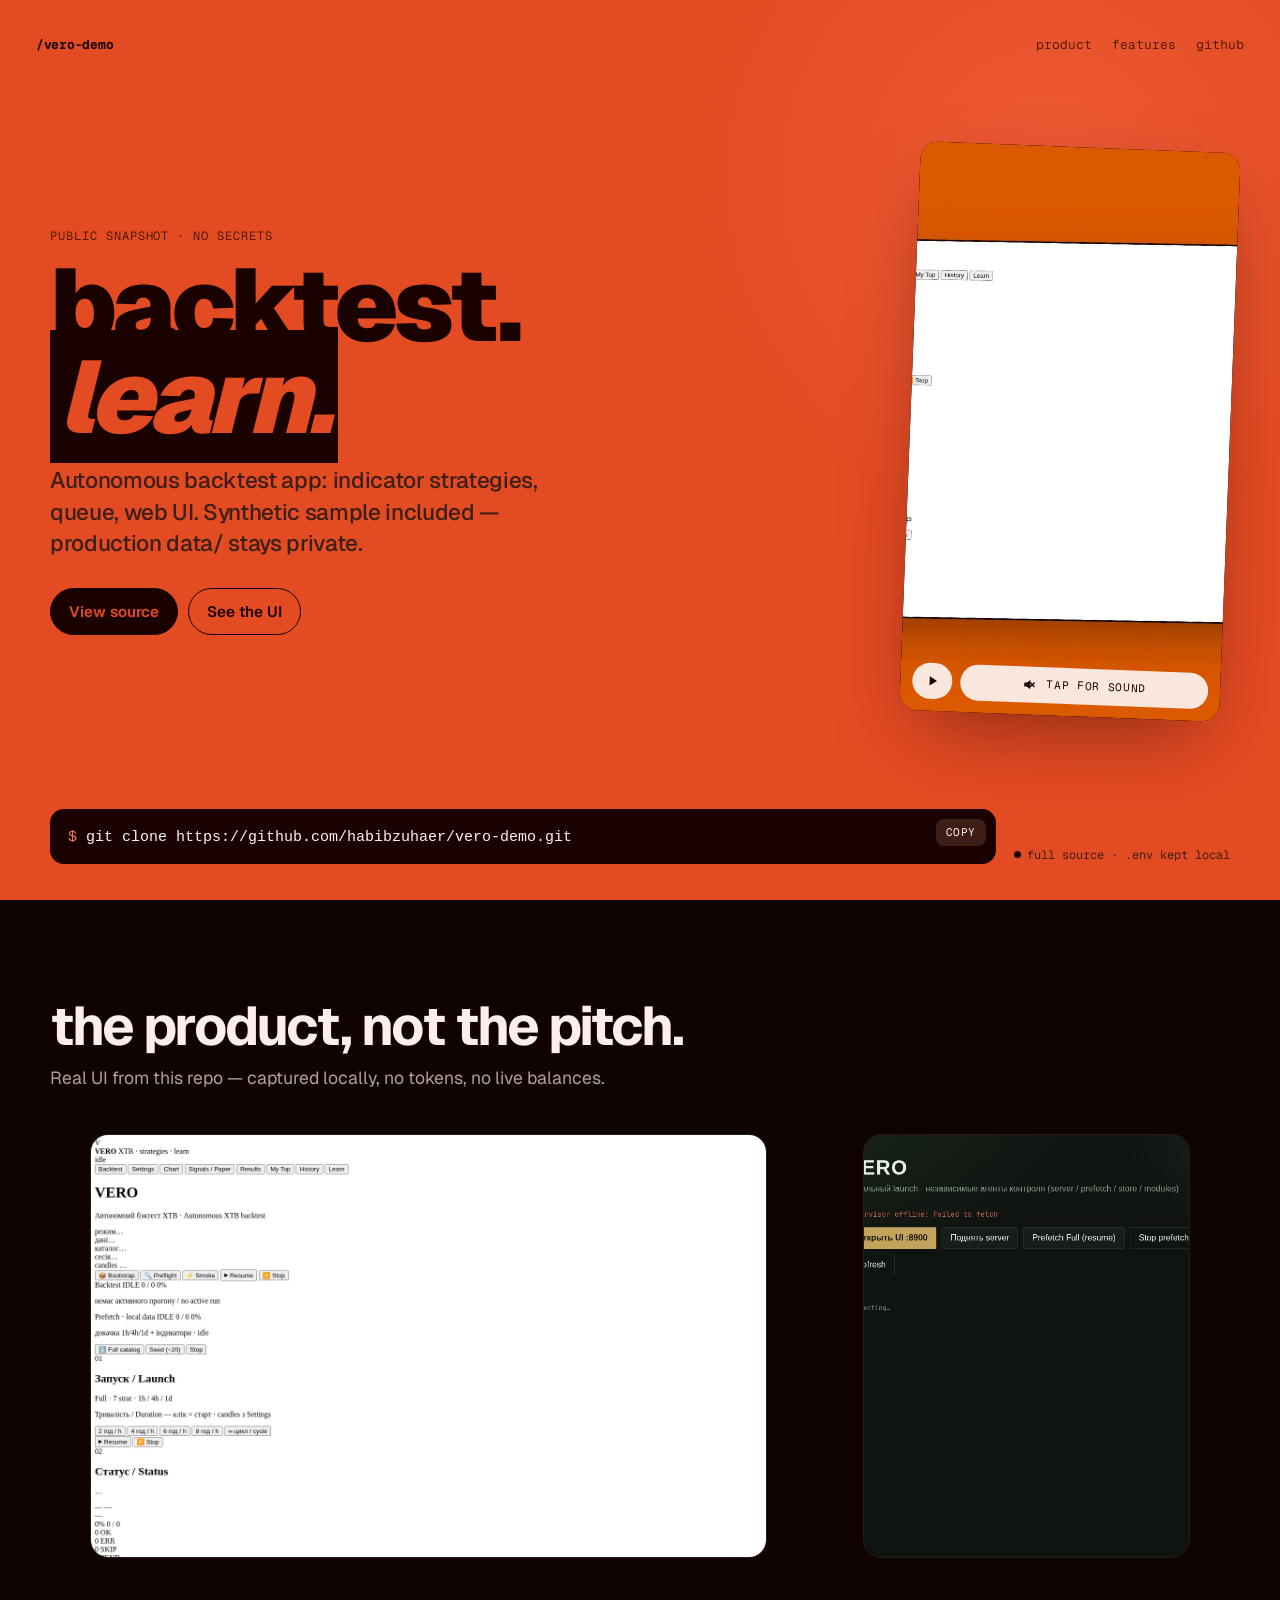
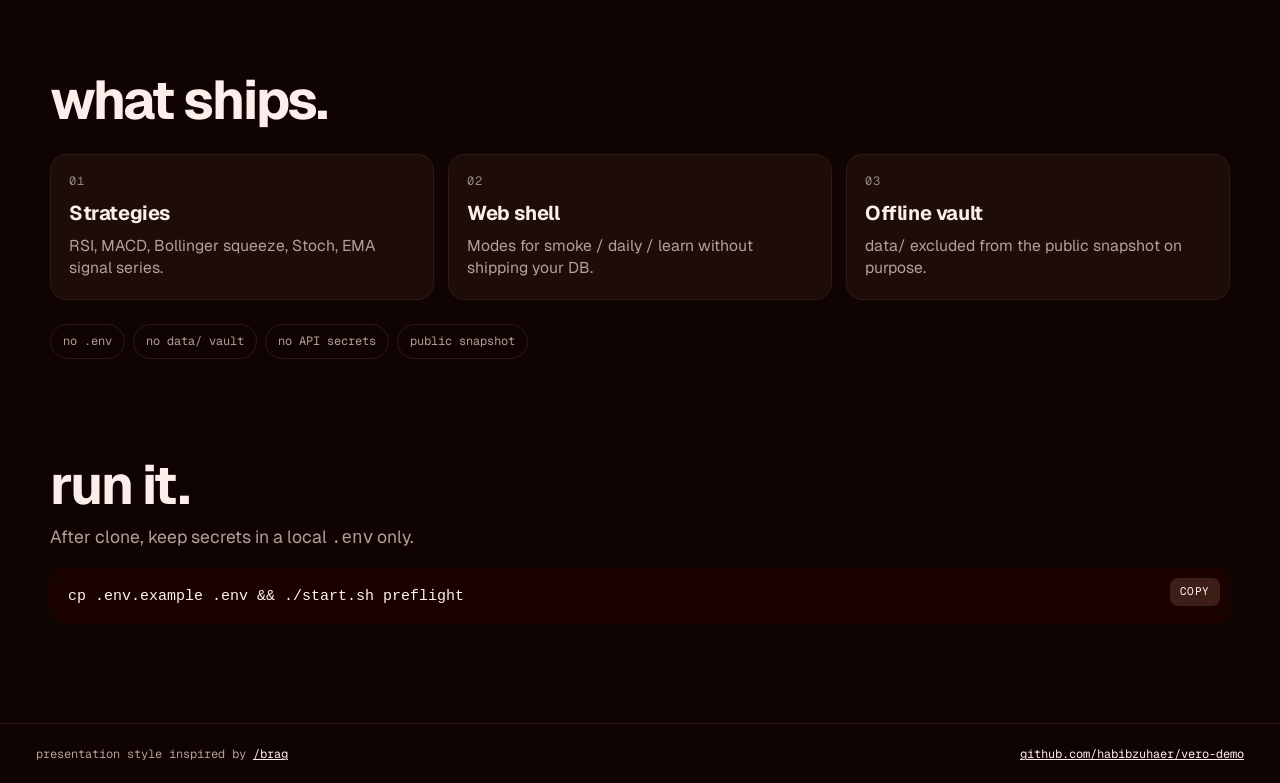
==== commit c53a0f64: "Improve launch presentations with real UI and new brag video." ====
--- a/docs/index.html
+++ b/docs/index.html
@@ -3,110 +3,106 @@
 <head>
 <meta charset="utf-8" />
 <meta name="viewport" content="width=device-width, initial-scale=1" />
-<title>/vero-demo — you built it. now brag.</title>
-<meta name="description" content="Slim VERO slice: indicator strategies, helpers, synthetic bars. <strong>No 11GB vault.</strong>" />
-<meta name="theme-color" content="#e26a3a" />
-<meta property="og:title" content="/vero-demo — you built it. now brag." />
-<meta property="og:description" content="Slim VERO slice: indicator strategies, helpers, synthetic bars. <strong>No 11GB vault.</strong>" />
+<title>vero-demo — backtest ideas, keep the vault offline</title>
+<meta name="description" content="Autonomous backtest app: indicator strategies, queue, web UI. Synthetic sample included — production data/ stays private." />
+<meta name="theme-color" content="#111" />
+<meta property="og:title" content="vero-demo — backtest ideas, keep the vault offline" />
+<meta property="og:description" content="Autonomous backtest app: indicator strategies, queue, web UI. Synthetic sample included — production data/ stays private." />
+<meta property="og:image" content="assets/brag.jpg" />
 <meta property="og:type" content="website" />
-<meta property="og:image" content="assets/brag.jpg" />
 <link rel="preconnect" href="https://fonts.googleapis.com" />
 <link rel="preconnect" href="https://fonts.gstatic.com" crossorigin />
 <link href="https://fonts.googleapis.com/css2?family=Geist:wght@400;500;600;700;900&family=Geist+Mono:wght@400;500;700&display=swap" rel="stylesheet" />
 <link rel="stylesheet" href="styles.css" />
 </head>
 <body>
-<a class="skip-link" href="#main">skip to content</a>
+<a class="skip" href="#main">skip to content</a>
 
 <header class="hero">
   <div class="topbar">
     <span class="mark">/vero-demo</span>
     <nav aria-label="primary">
-      <a href="#examples">highlights</a>
-      <a href="#install">clone</a>
+      <a href="#product">product</a>
+      <a href="#features">features</a>
       <a href="https://github.com/habibzuhaer/vero-demo" target="_blank" rel="noopener">github</a>
     </nav>
   </div>
 
-  <div class="hero-main" id="main">
-    <div class="hero-body">
-      <h1 class="hero-headline">backtest the idea.<br/>now <span class="emph">brag.</span></h1>
-      <p class="hero-sub">Slim VERO slice: indicator strategies, helpers, synthetic bars. <strong>No 11GB vault.</strong></p>
+  <div class="hero-grid" id="main">
+    <div>
+      <p class="kicker">public snapshot · no secrets</p>
+      <h1>backtest.<br/><span class="emph">learn.</span></h1>
+      <p class="lead">Autonomous backtest app: indicator strategies, queue, web UI. Synthetic sample included — production data/ stays private.</p>
+      <div class="ctas">
+        <a class="btn primary" href="https://github.com/habibzuhaer/vero-demo">View source</a>
+        <a class="btn ghost" href="#product">See the UI</a>
+      </div>
     </div>
-    <aside class="hero-video" aria-label="brag launch video">
-      <video
-        id="hero-vid"
-        class="hero-video-media"
-        src="assets/brag.mp4"
-        poster="assets/hero-poster.jpg"
-        muted
-        loop
-        playsinline
-        preload="auto"
-      ></video>
-      <div class="hero-controls">
-        <button id="hero-playback" class="hero-control hero-playback" type="button" aria-label="play brag video" title="play brag video" data-mode="play">
-          <svg class="icon-play" viewBox="0 0 24 24" fill="currentColor" aria-hidden="true"><path d="M8 5v14l11-7z"/></svg>
-          <svg class="icon-pause" viewBox="0 0 24 24" fill="currentColor" aria-hidden="true"><path d="M6 5h4v14H6zm8 0h4v14h-4z"/></svg>
+
+    <aside class="phone" aria-label="launch video">
+      <video id="hero-vid" src="assets/brag.mp4" poster="assets/hero-poster.jpg" muted loop playsinline preload="auto"></video>
+      <div class="phone-controls">
+        <button id="hero-playback" type="button" aria-label="play video">
+          <svg class="icon-play" viewBox="0 0 24 24" fill="currentColor"><path d="M8 5v14l11-7z"/></svg>
+          <svg class="icon-pause" viewBox="0 0 24 24" fill="currentColor"><path d="M6 5h4v14H6zm8 0h4v14h-4z"/></svg>
         </button>
-        <button id="hero-mute" class="hero-control hero-mute" type="button" aria-label="unmute brag video" aria-pressed="true">
-          <svg class="icon-muted" viewBox="0 0 24 24" fill="currentColor" aria-hidden="true"><path d="M3 9v6h4l5 4V5L7 9H3zm13.59 3l2.7-2.7-1.41-1.42L15.17 10.6 12.46 7.88l-1.41 1.41 2.71 2.71-2.71 2.71 1.41 1.41 2.71-2.7 2.71 2.7 1.41-1.41-2.7-2.7z"/></svg>
-          <svg class="icon-sound" viewBox="0 0 24 24" fill="currentColor" aria-hidden="true"><path d="M3 9v6h4l5 4V5L7 9H3zm10.5 3a4.5 4.5 0 00-2.5-4.03v8.05A4.5 4.5 0 0013.5 12zm-2.5-9v2.06A7 7 0 0117 12a7 7 0 01-6 6.92V21A9 9 0 0019 12 9 9 0 0011 3z"/></svg>
-          <span class="hero-mute-label">tap for sound</span>
+        <button id="hero-mute" class="mute" type="button" aria-label="unmute video" aria-pressed="true">
+          <svg class="icon-muted" viewBox="0 0 24 24" fill="currentColor"><path d="M3 9v6h4l5 4V5L7 9H3zm13.59 3l2.7-2.7-1.41-1.42L15.17 10.6 12.46 7.88l-1.41 1.41 2.71 2.71-2.71 2.71 1.41 1.41 2.71-2.7 2.71 2.7 1.41-1.41-2.7-2.7z"/></svg>
+          <svg class="icon-sound" viewBox="0 0 24 24" fill="currentColor"><path d="M3 9v6h4l5 4V5L7 9H3zm10.5 3a4.5 4.5 0 00-2.5-4.03v8.05A4.5 4.5 0 0013.5 12z"/></svg>
+          <span>tap for sound</span>
         </button>
       </div>
     </aside>
   </div>
 
-  <div class="hero-foot" id="install">
-    <div class="install-stack">
-      <span class="install-label">clone · public · no secrets</span>
-      <pre class="install" aria-label="clone command"><span class="copy-wrap"><button class="copy" type="button" data-copy="git clone https://github.com/habibzuhaer/vero-demo.git">copy</button></span><code><span class="prompt">$</span> git clone https://github.com/habibzuhaer/vero-demo.git</code></pre>
-      <span class="install-label">presentation made like <a href="https://github.com/latent-spaces/brag" target="_blank" rel="noopener">/brag</a></span>
+  <div class="hero-foot">
+    <div>
+      <pre class="install"><button class="copy" type="button" data-copy="git clone https://github.com/habibzuhaer/vero-demo.git">copy</button><code><span class="prompt">$</span> git clone https://github.com/habibzuhaer/vero-demo.git</code></pre>
     </div>
-    <div class="hero-meta"><span class="dot" aria-hidden="true"></span>20s launch video · github.com/habibzuhaer/vero-demo</div>
+    <div class="meta"><span class="dot"></span>full source · .env kept local</div>
   </div>
 </header>
 
-<main>
-  <section class="section" id="examples">
-    <div class="section-inner">
-      <h2 class="section-title">what twenty seconds looks like.</h2>
-      <div class="example-grid">
-        <article class="example-card"><h3>01</h3><p>RSI / MACD / Bollinger / Stoch / EMA — inspectable.</p></article>
-        <article class="example-card"><h3>02</h3><p>Backtest helpers without brokerage wiring.</p></article>
-        <article class="example-card"><h3>03</h3><p>DEMO_1h.csv keeps the repo tiny and safe.</p></article>
-      </div>
+<section class="band" id="product">
+  <div class="band-inner">
+    <h2>the product, not the pitch.</h2>
+    <p>Real UI from this repo — captured locally, no tokens, no live balances.</p>
+    <div class="shots">
+      <figure class="shot"><img src="assets/ui.jpg" alt="vero-demo main UI" /></figure>
+      <figure class="shot"><img src="assets/ui2.jpg" alt="vero-demo secondary UI" /></figure>
     </div>
-  </section>
+  </div>
+</section>
 
-  <section class="section dark">
-    <div class="section-inner">
-      <h2 class="section-title">now go brag.</h2>
-      <p class="section-lead">We used a /brag-slim style pipeline on this repo: plan → composition → render → share copy. The looping video in the hero is the deliverable.</p>
-      <pre class="install" aria-label="repo link"><code>https://github.com/habibzuhaer/vero-demo</code></pre>
+<section class="band" id="features" style="padding-top:0">
+  <div class="band-inner">
+    <h2>what ships.</h2>
+    <div class="grid3">
+      <article class="card"><div class="n">01</div><h3>Strategies</h3><p>RSI, MACD, Bollinger squeeze, Stoch, EMA signal series.</p></article>
+      <article class="card"><div class="n">02</div><h3>Web shell</h3><p>Modes for smoke / daily / learn without shipping your DB.</p></article>
+      <article class="card"><div class="n">03</div><h3>Offline vault</h3><p>data/ excluded from the public snapshot on purpose.</p></article>
     </div>
-  </section>
-</main>
+    <div class="safe">
+      <span class="pill">no .env</span>
+      <span class="pill">no data/ vault</span>
+      <span class="pill">no API secrets</span>
+      <span class="pill">public snapshot</span>
+    </div>
+  </div>
+</section>
 
-<footer class="site-foot">
-  <span>inspired by <a href="https://github.com/latent-spaces/brag">latent-spaces/brag</a></span>
-  <span>no keys · no .env · public demo</span>
+<section class="band" style="padding-top:0">
+  <div class="band-inner">
+    <h2>run it.</h2>
+    <p>After clone, keep secrets in a local <code>.env</code> only.</p>
+    <pre class="install" style="margin-top:18px"><button class="copy" type="button" data-copy="cp .env.example .env && ./start.sh preflight">copy</button><code>cp .env.example .env && ./start.sh preflight</code></pre>
+  </div>
+</section>
+
+<footer class="foot">
+  <span>presentation style inspired by <a href="https://github.com/latent-spaces/brag">/brag</a></span>
+  <span><a href="https://github.com/habibzuhaer/vero-demo">github.com/habibzuhaer/vero-demo</a></span>
 </footer>
 <script src="main.js"></script>
-<style>
-/* minimal extras if brag classes differ */
-.example-grid{display:grid;gap:1rem;grid-template-columns:repeat(auto-fit,minmax(220px,1fr));margin-top:1.5rem}
-.example-card{background:var(--dark-bg-elev, #1a1a1a);border:1px solid var(--dark-rule,#333);border-radius:14px;padding:1.2rem;color:var(--dark-ink,#eee)}
-.example-card h3{margin:0 0 .4rem;font-family:"Geist Mono",monospace;font-size:.85rem;opacity:.7}
-.example-card p{margin:0;line-height:1.35}
-.section{padding:clamp(48px,8vw,96px) clamp(20px,4vw,40px)}
-.section.dark{background:var(--dark-bg,#14110f);color:var(--dark-ink,#f5f5f5)}
-.section-inner{max-width:1100px;margin:0 auto}
-.section-title{font-size:clamp(2rem,5vw,3.5rem);letter-spacing:-.03em;margin:0 0 1rem;text-transform:lowercase}
-.section-lead{max-width:48ch;font-size:1.15rem;opacity:.8;line-height:1.4}
-.site-foot{display:flex;justify-content:space-between;gap:1rem;flex-wrap:wrap;padding:24px clamp(20px,4vw,40px);font-family:"Geist Mono",monospace;font-size:12px;background:var(--dark-bg,#14110f);color:var(--dark-ink-soft,#aaa)}
-.site-foot a{color:inherit}
-</style>
 </body>
 </html>
--- a/docs/styles.css
+++ b/docs/styles.css
@@ -1,1137 +1,314 @@
-:root { --hue: 55 !important; }
-/* brag — launch site */
-
+:root { --hue: 55; }
 :root {
   --hue: 35;
-
-  --hero-bg: oklch(64% 0.22 var(--hue));
-  --hero-ink: oklch(16% 0.06 var(--hue));
-  --hero-ink-soft: oklch(28% 0.06 var(--hue));
-  --hero-tint: oklch(96% 0.02 var(--hue));
-
-  --dark-bg: oklch(14% 0.03 var(--hue));
-  --dark-bg-elev: oklch(18% 0.04 var(--hue));
-  --dark-ink: oklch(96% 0.02 var(--hue));
-  --dark-ink-soft: oklch(72% 0.04 var(--hue));
-  --dark-rule: oklch(26% 0.03 var(--hue));
-  --dark-accent: oklch(72% 0.22 var(--hue));
-
-  --radius-sm: 6px;
-  --radius-md: 12px;
-  --radius-lg: 18px;
-
-  --ease-out: cubic-bezier(0.16, 1, 0.3, 1);
-
-  --max-line: 64ch;
-  --max-page: 1480px;
+  --bg: oklch(62% 0.195 var(--hue));
+  --ink: oklch(14% 0.05 var(--hue));
+  --ink-soft: oklch(28% 0.05 var(--hue));
+  --tint: oklch(97% 0.015 var(--hue));
+  --dark: oklch(13% 0.025 var(--hue));
+  --dark-elev: oklch(18% 0.03 var(--hue));
+  --dark-ink: oklch(96% 0.015 var(--hue));
+  --dark-soft: oklch(72% 0.03 var(--hue));
+  --rule: oklch(24% 0.03 var(--hue));
+  --ease: cubic-bezier(0.16, 1, 0.3, 1);
+  --max: 1180px;
 }
 
 *, *::before, *::after { box-sizing: border-box; }
-html, body { margin: 0; padding: 0; }
-html { color-scheme: light dark; }
+html { scroll-behavior: smooth; }
 body {
-  font-family: "Geist", ui-sans-serif, system-ui, -apple-system, sans-serif;
-  font-feature-settings: "ss01", "ss03", "cv11";
+  margin: 0;
+  font-family: "Geist", ui-sans-serif, system-ui, sans-serif;
+  background: var(--bg);
+  color: var(--ink);
   -webkit-font-smoothing: antialiased;
-  text-rendering: optimizeLegibility;
   line-height: 1.4;
-  background: var(--hero-bg);
-  color: var(--hero-ink);
-}
-img, video { display: block; max-width: 100%; height: auto; }
+}
+img, video { display: block; max-width: 100%; }
 a { color: inherit; }
 button { font: inherit; cursor: pointer; }
 
-/* Skip link */
-.skip-link {
-  position: absolute;
-  top: -100px;
-  left: 12px;
-  background: var(--hero-ink);
-  color: var(--hero-tint);
-  padding: 10px 14px;
-  border-radius: var(--radius-sm);
-  text-decoration: none;
-  font-family: "Geist Mono", ui-monospace, monospace;
-  font-size: 13px;
-  z-index: 100;
-}
-.skip-link:focus { top: 12px; }
-
-/* === Hero === */
+.skip {
+  position: absolute; left: 12px; top: -80px;
+  background: var(--ink); color: var(--tint);
+  padding: 10px 14px; border-radius: 8px; z-index: 20;
+}
+.skip:focus { top: 12px; }
+
 .hero {
   min-height: 100svh;
-  background: var(--hero-bg);
-  color: var(--hero-ink);
+  padding: clamp(18px, 3vw, 36px);
   display: grid;
   grid-template-rows: auto 1fr auto;
-  padding: clamp(20px, 3vw, 40px);
-  gap: clamp(40px, 6vw, 80px);
+  gap: clamp(28px, 5vw, 56px);
   position: relative;
   overflow: hidden;
 }
-
-.topbar {
-  display: flex;
-  align-items: baseline;
-  justify-content: space-between;
-  gap: 24px;
-  font-family: "Geist Mono", ui-monospace, monospace;
-  font-size: 13px;
-  letter-spacing: -0.005em;
-  z-index: 2;
-}
-.topbar .mark {
-  font-weight: 700;
-  letter-spacing: -0.01em;
-}
-.topbar nav { display: flex; gap: 22px; }
-.topbar nav a {
-  color: var(--hero-ink);
-  text-decoration: none;
-  opacity: 0.72;
-  transition: opacity 180ms var(--ease-out);
-}
-.topbar nav a:hover,
-.topbar nav a:focus-visible { opacity: 1; }
-.topbar nav a:focus-visible { outline: 2px solid var(--hero-ink); outline-offset: 4px; border-radius: 3px; }
-
-.hero-main {
-  align-self: center;
-  max-width: var(--max-page);
-  margin: 0 auto;
-  width: 100%;
-  position: relative;
-  z-index: 2;
-  display: grid;
-  grid-template-columns: minmax(0, 1fr) clamp(220px, 22vw, 320px);
-  gap: clamp(24px, 4vw, 64px);
-  align-items: center;
-}
-@media (max-width: 900px) {
-  .hero-main {
-    grid-template-columns: 1fr;
-    gap: clamp(28px, 6vw, 48px);
-  }
-}
-.hero-body { min-width: 0; }
-.hero-headline {
-  font-size: clamp(64px, 13vw, 200px);
-  line-height: 0.86;
-  letter-spacing: -0.04em;
-  font-weight: 900;
-  margin: 0;
-  text-transform: lowercase;
-}
-.hero-headline .emph {
-  font-style: italic;
-  background: var(--hero-ink);
-  color: var(--hero-bg);
-  padding: 0 0.06em;
-}
-.hero-sub {
-  margin: clamp(28px, 3vw, 44px) 0 0;
-  max-width: 38ch;
-  font-size: clamp(20px, 2.1vw, 30px);
-  line-height: 1.18;
-  letter-spacing: -0.015em;
-  font-weight: 500;
-  color: var(--hero-ink-soft);
-}
-.hero-sub strong { color: var(--hero-ink); font-weight: 600; }
-
-.hero-foot {
-  display: grid;
-  grid-template-columns: minmax(0, 1fr) auto;
-  gap: 24px;
-  align-items: end;
-  z-index: 2;
-}
-.install {
-  font-family: "Geist Mono", ui-monospace, monospace;
-  background: var(--hero-ink);
-  color: var(--hero-tint);
-  padding: 18px 22px;
-  border-radius: var(--radius-md);
-  font-size: clamp(13px, 1.15vw, 16px);
-  line-height: 1.7;
-  display: inline-grid;
-  gap: 4px;
-  margin: 0;
-  position: relative;
-  max-width: 100%;
-  grid-template-columns: minmax(0, 1fr);
-}
-/* The <code> scrolls, not the <pre> — so the copy button stays glued to the frame. */
-.install code {
-  display: block;
-  min-width: 0;
-  overflow-x: auto;
-}
-.install .prompt { color: oklch(72% 0.18 var(--hue)); }
-.install .copy {
-  position: absolute;
-  top: 10px;
-  right: 10px;
-  background: oklch(28% 0.06 var(--hue));
-  color: var(--hero-tint);
-  border: none;
-  border-radius: var(--radius-sm);
-  padding: 6px 10px;
-  font-family: inherit;
-  font-size: 11px;
-  letter-spacing: 0.04em;
-  text-transform: uppercase;
-  opacity: 0.85;
-  transition: opacity 180ms var(--ease-out), background 180ms var(--ease-out);
-}
-.install .copy:hover,
-.install .copy:focus-visible { opacity: 1; background: oklch(38% 0.08 var(--hue)); outline: none; }
-.install .copy[data-state="copied"] { background: oklch(58% 0.18 145); color: oklch(15% 0.05 145); }
-
-.install-stack {
-  display: grid;
-  gap: 8px;
-  justify-items: start;
-  min-width: 0;
-  max-width: 100%;
-}
-.install-label {
-  font-family: "Geist Mono", ui-monospace, monospace;
-  font-size: 11px;
-  letter-spacing: 0.06em;
-  text-transform: uppercase;
-  color: var(--hero-ink-soft);
-  margin-top: 2px;
-}
-.install-stack .install-label:first-child { margin-top: 0; }
-
-.hero-meta {
-  font-family: "Geist Mono", ui-monospace, monospace;
-  font-size: 12px;
-  text-align: right;
-  letter-spacing: -0.005em;
-  color: var(--hero-ink-soft);
-  max-width: 36ch;
-  justify-self: end;
-  line-height: 1.5;
-}
-.hero-meta .dot {
-  display: inline-block;
-  width: 7px; height: 7px;
-  background: var(--hero-ink);
-  border-radius: 50%;
-  margin-right: 6px;
-  vertical-align: 1px;
-  animation: pulse 2.4s infinite ease-in-out;
-}
-@keyframes pulse {
-  0%, 100% { opacity: 0.35; transform: scale(1); }
-  50% { opacity: 1; transform: scale(1.15); }
-}
-
-/* Hero video slot — the brag-about-brag video (made by /brag itself) */
-.hero-video {
-  position: relative;
-  aspect-ratio: 9 / 16;
-  width: 100%;
-  border-radius: var(--radius-md);
-  background: var(--hero-ink);
-  color: var(--hero-tint);
-  transform: rotate(2.5deg);
-  box-shadow: 0 30px 80px -20px oklch(20% 0.08 var(--hue) / 0.45);
-  overflow: hidden;
-  justify-self: end;
-}
-.hero-video-media {
-  position: absolute;
-  inset: 0;
-  width: 100%;
-  height: 100%;
-  object-fit: cover;
-  display: block;
-}
-
-/* Video controls, lower-right of the hero tile */
-.hero-controls {
-  position: absolute;
-  right: 12px;
-  bottom: 12px;
-  z-index: 3;
-  display: flex;
-  align-items: center;
-  gap: 8px;
-}
-.hero-control {
-  display: inline-flex;
-  align-items: center;
-  background: oklch(15% 0.05 var(--hue) / 0.78);
-  backdrop-filter: blur(8px);
-  color: var(--hero-tint);
-  border: 1px solid oklch(96% 0.02 var(--hue) / 0.18);
-  font-family: "Geist Mono", ui-monospace, monospace;
-  font-size: 11px;
-  letter-spacing: 0.06em;
-  text-transform: uppercase;
-  cursor: pointer;
-  transition: transform 220ms var(--ease-out), background 220ms var(--ease-out);
-}
-.hero-mute {
-  gap: 8px;
-  border-radius: 999px;
-  padding: 8px 14px 8px 10px;
-}
-.hero-playback {
-  width: 36px;
-  height: 36px;
-  flex: 0 0 36px;
-  justify-content: center;
-  border-radius: 50%;
-  padding: 0;
-}
-.hero-control:hover,
-.hero-control:focus-visible {
-  background: oklch(20% 0.06 var(--hue) / 0.92);
-  transform: translateY(-2px);
-  outline: none;
-}
-.hero-control:focus-visible { box-shadow: 0 0 0 3px var(--hero-tint); }
-.hero-control svg { width: 16px; height: 16px; }
-.hero-playback .icon-play,
-.hero-mute .icon-sound { display: none; }
-.hero-playback[data-mode="play"] .icon-play { display: inline-block; }
-.hero-playback[data-mode="play"] .icon-pause { display: none; }
-.hero-mute[aria-pressed="false"] .icon-muted { display: none; }
-.hero-mute[aria-pressed="false"] .icon-sound { display: inline-block; }
-.hero-mute[aria-pressed="false"] .hero-mute-label::after { content: "sound on"; }
-.hero-mute[aria-pressed="false"] .hero-mute-label { font-size: 0; line-height: 0; }
-.hero-mute[aria-pressed="false"] .hero-mute-label::after {
-  content: "sound on";
-  font-size: 11px;
-  line-height: 1;
-  letter-spacing: 0.06em;
-}
-.hero-video::after {
-  /* subtle scanline overlay on top of the video for site-cohesion with the placeholder treatment */
+.hero::before {
   content: "";
   position: absolute;
-  inset: 0;
-  background:
-    repeating-linear-gradient(
-      to bottom,
-      transparent 0,
-      transparent 3px,
-      oklch(100% 0 0 / 0.04) 3px,
-      oklch(100% 0 0 / 0.04) 4px
-    );
+  inset: -20% -10% auto auto;
+  width: min(60vw, 720px);
+  height: min(60vw, 720px);
+  background: radial-gradient(circle, oklch(70% 0.18 var(--hue) / 0.45), transparent 70%);
   pointer-events: none;
+}
+.topbar {
+  display: flex; justify-content: space-between; align-items: baseline; gap: 20px;
+  font-family: "Geist Mono", ui-monospace, monospace;
+  font-size: 13px; position: relative; z-index: 2;
+}
+.mark { font-weight: 700; letter-spacing: -0.02em; }
+.topbar nav { display: flex; gap: 20px; }
+.topbar a { text-decoration: none; opacity: 0.7; transition: opacity 160ms var(--ease); }
+.topbar a:hover { opacity: 1; }
+
+.hero-grid {
+  max-width: var(--max);
+  width: 100%;
+  margin: 0 auto;
+  display: grid;
+  grid-template-columns: minmax(0, 1.05fr) minmax(240px, 0.7fr);
+  gap: clamp(24px, 4vw, 56px);
+  align-items: center;
+  position: relative;
   z-index: 2;
 }
-.hero-video-inner {
-  position: relative;
-  z-index: 1;
-  height: 100%;
-  display: grid;
-  grid-template-rows: auto 1fr auto;
-  gap: 10px;
-}
-.hero-video-top,
-.hero-video-bot {
-  display: flex;
-  justify-content: space-between;
-  font-family: "Geist Mono", ui-monospace, monospace;
-  font-size: 11px;
-  letter-spacing: 0.06em;
-  text-transform: uppercase;
-  color: oklch(72% 0.04 var(--hue));
-}
-.hero-video-top .rec {
-  display: inline-flex;
-  align-items: center;
-  gap: 6px;
-  color: var(--hero-bg);
-}
-.hero-video-top .rec::before {
-  content: "";
-  width: 8px; height: 8px;
-  background: var(--hero-bg);
-  border-radius: 50%;
-  animation: pulse 1.4s infinite ease-in-out;
-}
-.hero-video-mid {
-  align-self: center;
-  text-align: center;
-  display: grid;
-  gap: 10px;
-}
-.hero-video-tag {
-  font-family: "Geist", system-ui, sans-serif;
-  text-transform: lowercase;
-  letter-spacing: -0.02em;
-  font-size: clamp(20px, 2vw, 28px);
-  line-height: 1.1;
-  font-weight: 600;
-  color: var(--hero-tint);
-  margin: 0;
-  font-style: italic;
-}
-.hero-video-state {
-  font-family: "Geist Mono", ui-monospace, monospace;
-  font-size: 11px;
+@media (max-width: 900px) {
+  .hero-grid { grid-template-columns: 1fr; }
+}
+
+.kicker {
+  font-family: "Geist Mono", monospace;
+  font-size: 12px;
   letter-spacing: 0.08em;
   text-transform: uppercase;
-  color: oklch(72% 0.04 var(--hue));
+  opacity: 0.7;
+  margin: 0 0 14px;
+}
+h1 {
   margin: 0;
-}
-.hero-video-state .dots::after {
-  content: "...";
-  display: inline-block;
-  animation: ellipsis 1.6s infinite steps(4, end);
-  width: 1em;
-  letter-spacing: 0;
+  font-size: clamp(2.8rem, 8vw, 6.4rem);
+  line-height: 0.9;
+  letter-spacing: -0.045em;
+  font-weight: 900;
+  text-transform: lowercase;
+}
+h1 .emph {
+  font-style: italic;
+  background: var(--ink);
+  color: var(--bg);
+  padding: 0 0.08em;
+}
+.lead {
+  margin: 22px 0 0;
+  max-width: 34ch;
+  font-size: clamp(1.05rem, 2vw, 1.4rem);
+  color: var(--ink-soft);
+  font-weight: 500;
+  letter-spacing: -0.015em;
+}
+.lead strong { color: var(--ink); }
+
+.ctas { display: flex; flex-wrap: wrap; gap: 10px; margin-top: 28px; }
+.btn {
+  display: inline-flex; align-items: center; gap: 8px;
+  text-decoration: none;
+  border-radius: 999px;
+  padding: 12px 18px;
+  border: 1.5px solid var(--ink);
+  font-weight: 600;
+  font-size: 0.95rem;
+  transition: transform 160ms var(--ease), background 160ms var(--ease);
+}
+.btn:hover { transform: translateY(-1px); }
+.btn.primary { background: var(--ink); color: var(--bg); }
+.btn.ghost { background: transparent; }
+
+.phone {
+  position: relative;
+  aspect-ratio: 9 / 16;
+  width: min(100%, 320px);
+  justify-self: end;
+  border-radius: 18px;
   overflow: hidden;
-  vertical-align: bottom;
+  background: var(--ink);
+  color: var(--tint);
+  transform: rotate(2.2deg);
+  box-shadow: 0 30px 80px -24px oklch(18% 0.06 var(--hue) / 0.5);
 }
 @media (max-width: 900px) {
-  .hero-video {
-    width: clamp(180px, 48vw, 240px);
-    justify-self: center;
-    transform: none;
-  }
-}
-
-/* === Gallery section === */
-.gallery {
-  background: var(--dark-bg);
+  .phone { justify-self: start; width: min(100%, 280px); transform: rotate(1deg); }
+}
+.phone video, .phone img {
+  position: absolute; inset: 0; width: 100%; height: 100%; object-fit: cover;
+}
+.phone-controls {
+  position: absolute; left: 12px; right: 12px; bottom: 12px;
+  display: flex; gap: 8px; z-index: 2;
+}
+.phone-controls button {
+  border: 0; border-radius: 999px;
+  background: oklch(97% 0.01 var(--hue) / 0.92);
+  color: var(--ink);
+  padding: 10px 12px;
+  display: inline-flex; align-items: center; gap: 8px;
+}
+.phone-controls .mute { flex: 1; justify-content: center; font-size: 11px; letter-spacing: 0.06em; text-transform: uppercase; font-family: "Geist Mono", monospace; }
+.phone-controls svg { width: 16px; height: 16px; }
+.icon-pause, .icon-sound { display: none; }
+.playing .icon-play { display: none; }
+.playing .icon-pause { display: block; }
+.unmuted .icon-muted { display: none; }
+.unmuted .icon-sound { display: block; }
+
+.hero-foot {
+  max-width: var(--max);
+  width: 100%;
+  margin: 0 auto;
+  display: grid;
+  grid-template-columns: minmax(0, 1fr) auto;
+  gap: 18px;
+  align-items: end;
+  position: relative;
+  z-index: 2;
+}
+@media (max-width: 800px) {
+  .hero-foot { grid-template-columns: 1fr; }
+}
+.install {
+  margin: 0;
+  background: var(--ink);
+  color: var(--tint);
+  border-radius: 14px;
+  padding: 16px 18px;
+  font-family: "Geist Mono", monospace;
+  font-size: clamp(12px, 1.2vw, 15px);
+  position: relative;
+  overflow-x: auto;
+}
+.install .prompt { color: oklch(72% 0.16 var(--hue)); }
+.copy {
+  position: absolute; top: 10px; right: 10px;
+  border: 0; border-radius: 8px;
+  background: oklch(28% 0.05 var(--hue));
+  color: var(--tint);
+  padding: 6px 10px;
+  font-size: 11px;
+  text-transform: uppercase;
+  letter-spacing: 0.05em;
+  font-family: "Geist Mono", monospace;
+}
+.meta {
+  font-family: "Geist Mono", monospace;
+  font-size: 12px;
+  color: var(--ink-soft);
+  text-align: right;
+}
+.dot {
+  display: inline-block; width: 7px; height: 7px; border-radius: 50%;
+  background: var(--ink); margin-right: 6px; vertical-align: 1px;
+  animation: pulse 2.2s infinite ease-in-out;
+}
+@keyframes pulse {
+  0%,100% { opacity: .35; }
+  50% { opacity: 1; }
+}
+
+.band {
+  background: var(--dark);
   color: var(--dark-ink);
-  padding: clamp(60px, 8vw, 120px) clamp(20px, 3vw, 40px);
-  position: relative;
-}
-.gallery::before {
-  content: "";
-  position: absolute;
-  top: 0; left: 0; right: 0;
-  height: 1px;
-  background: linear-gradient(to right, transparent, var(--dark-rule), transparent);
-}
-
-.gallery-head {
-  max-width: var(--max-page);
-  margin: 0 auto clamp(40px, 5vw, 64px);
-  display: grid;
-  grid-template-columns: 1fr auto;
-  gap: 32px;
-  align-items: end;
-}
-.gallery-eyebrow {
-  font-family: "Geist Mono", ui-monospace, monospace;
+  padding: clamp(56px, 9vw, 100px) clamp(18px, 4vw, 36px);
+}
+.band-inner { max-width: var(--max); margin: 0 auto; }
+.band h2 {
+  margin: 0 0 14px;
+  font-size: clamp(2rem, 5vw, 3.4rem);
+  letter-spacing: -0.035em;
+  text-transform: lowercase;
+  line-height: 0.95;
+}
+.band p {
+  margin: 0;
+  max-width: 48ch;
+  color: var(--dark-soft);
+  font-size: 1.1rem;
+}
+
+.shots {
+  display: grid;
+  grid-template-columns: 1.3fr 0.7fr;
+  gap: 16px;
+  margin-top: 28px;
+}
+@media (max-width: 800px) {
+  .shots { grid-template-columns: 1fr; }
+}
+.shot {
+  border-radius: 18px;
+  overflow: hidden;
+  border: 1px solid var(--rule);
+  background: var(--dark-elev);
+  transform: translateY(12px);
+  opacity: 0;
+  animation: rise 0.8s var(--ease) forwards;
+}
+.shot:nth-child(2) { animation-delay: 0.12s; }
+.shot img { width: 100%; height: 100%; object-fit: cover; object-position: top center; min-height: 260px; }
+@keyframes rise {
+  to { opacity: 1; transform: none; }
+}
+
+.grid3 {
+  display: grid;
+  grid-template-columns: repeat(3, minmax(0, 1fr));
+  gap: 14px;
+  margin-top: 28px;
+}
+@media (max-width: 800px) {
+  .grid3 { grid-template-columns: 1fr; }
+}
+.card {
+  background: var(--dark-elev);
+  border: 1px solid var(--rule);
+  border-radius: 16px;
+  padding: 18px 18px 20px;
+}
+.card .n {
+  font-family: "Geist Mono", monospace;
   font-size: 12px;
   letter-spacing: 0.08em;
   text-transform: uppercase;
-  color: var(--dark-accent);
-  margin: 0 0 16px;
-}
-.gallery-title {
-  font-size: clamp(40px, 6vw, 88px);
-  line-height: 0.95;
-  letter-spacing: -0.03em;
-  font-weight: 700;
-  margin: 0;
-  max-width: 14ch;
-  text-transform: lowercase;
-}
-.gallery-title em {
-  font-style: italic;
-  color: var(--dark-accent);
-}
-.gallery-note {
-  font-family: "Geist Mono", ui-monospace, monospace;
-  font-size: 12px;
-  line-height: 1.6;
-  color: var(--dark-ink-soft);
-  max-width: 32ch;
-  text-align: right;
-}
-
-.grid {
-  max-width: var(--max-page);
-  margin: 0 auto;
-  display: grid;
-  grid-template-columns: repeat(2, minmax(0, 1fr));
-  gap: clamp(18px, 1.8vw, 26px);
-}
-@media (max-width: 900px) {
-  .grid { grid-template-columns: repeat(2, minmax(0, 1fr)); }
-  .gallery-head { grid-template-columns: 1fr; gap: 18px; }
-  .gallery-note { text-align: left; max-width: 52ch; }
-}
-@media (max-width: 560px) {
-  .grid { grid-template-columns: minmax(0, 1fr); gap: 22px; }
-}
-
-.card {
-  display: grid;
-  grid-template-rows: auto auto;
-  gap: 12px;
-  position: relative;
-}
-
-.card-media {
-  position: relative;
-  aspect-ratio: 16 / 9;
-  background: var(--dark-bg-elev);
-  overflow: hidden;
-  border-radius: var(--radius-md);
-  border: 1px solid var(--dark-rule);
-  transition: transform 320ms var(--ease-out), border-color 320ms var(--ease-out), box-shadow 320ms var(--ease-out);
-}
-.card:hover .card-media,
-.card:focus-within .card-media {
-  border-color: var(--dark-accent);
-  transform: translateY(-3px);
-  box-shadow: 0 24px 60px -24px oklch(15% 0.04 var(--hue) / 0.8);
-}
-.card-media video {
-  position: absolute;
-  inset: 0;
-  width: 100%;
-  height: 100%;
-  object-fit: cover;
-  background: var(--dark-bg);
-  color: transparent; /* hide poster alt before load */
-}
-/* used by the hero "rendering" dots */
-@keyframes ellipsis {
-  0% { width: 0; }
-  100% { width: 1em; }
-}
-
-.card-cap {
-  display: flex;
-  align-items: center;
-  gap: 11px;
-  padding: 0 2px;
-}
-.site-link {
-  flex: 0 0 auto;
-  width: 58px;
-  height: 34px;
-  border-radius: 6px;
-  overflow: hidden;
-  border: 1px solid var(--dark-rule);
-  background: var(--dark-bg-elev);
-  display: block;
-  position: relative;
-  transition: border-color 250ms var(--ease-out);
-}
-.site-link img {
-  width: 100%;
-  height: 100%;
-  object-fit: cover;
-  object-position: top;
-  display: block;
-}
-.site-link::after {
-  content: "\2197";
-  position: absolute;
-  top: 2px;
-  right: 3px;
-  font-size: 11px;
-  line-height: 1;
-  color: var(--dark-ink);
-  opacity: 0;
-  text-shadow: 0 1px 3px oklch(0% 0 0 / 0.7);
-  transition: opacity 200ms var(--ease-out);
-}
-.site-link:hover,
-.site-link:focus-visible { border-color: var(--dark-accent); outline: none; }
-.site-link:hover::after,
-.site-link:focus-visible::after { opacity: 1; }
-.cap-text {
-  display: flex;
-  align-items: baseline;
-  gap: 9px;
-  flex: 1 1 auto;
-  min-width: 0;
-  flex-wrap: wrap;
-}
-.cap-text .num {
-  font-family: "Geist Mono", ui-monospace, monospace;
-  font-size: 12px;
-  color: var(--dark-accent);
-}
-.card-name {
-  font-size: clamp(15px, 1.1vw, 17px);
-  line-height: 1.15;
-  letter-spacing: -0.012em;
-  font-weight: 600;
-  margin: 0;
-  text-transform: lowercase;
-}
-.cap-cat {
-  margin-left: auto;
-  font-family: "Geist Mono", ui-monospace, monospace;
-  font-size: 11px;
-  letter-spacing: 0.1em;
-  text-transform: uppercase;
-  color: var(--dark-ink-soft);
-  white-space: nowrap;
-}
-
-/* CTA card — "your project here" */
-.card.is-cta .card-media {
-  background: var(--dark-accent);
-  border-color: transparent;
-  display: grid;
-  place-items: center;
-  overflow: hidden;
-}
-.card.is-cta .card-media::before {
-  content: "";
-  position: absolute;
-  inset: 0;
-  background:
-    repeating-linear-gradient(
-      -45deg,
-      transparent 0,
-      transparent 28px,
-      oklch(15% 0.06 var(--hue) / 0.08) 28px,
-      oklch(15% 0.06 var(--hue) / 0.08) 30px
-    );
-}
-.card.is-cta:hover .card-media,
-.card.is-cta:focus-within .card-media {
-  transform: translateY(-3px);
-  box-shadow: 0 24px 60px -24px oklch(50% 0.15 var(--hue) / 0.6);
-}
-.cta-word {
-  position: relative;
-  z-index: 1;
-  font-family: "Geist", system-ui, sans-serif;
-  font-weight: 900;
-  font-size: clamp(26px, 3.4vw, 42px);
-  line-height: 0.9;
-  letter-spacing: -0.035em;
-  text-transform: lowercase;
-  color: var(--hero-ink);
-  text-align: center;
-}
-.card.is-cta .site-link {
-  display: grid;
-  place-items: center;
-  background: var(--dark-bg-elev);
-}
-.card.is-cta .site-link span {
-  font-family: "Geist Mono", ui-monospace, monospace;
-  font-size: 8px;
-  line-height: 1.05;
-  text-align: center;
-  color: var(--dark-ink-soft);
-}
-.card.is-cta .cap-cat { color: var(--dark-accent); }
-
-/* === Outro === */
-.outro {
-  background: var(--hero-bg);
-  color: var(--hero-ink);
-  padding: clamp(80px, 12vw, 180px) clamp(20px, 3vw, 40px) clamp(40px, 5vw, 60px);
-  display: grid;
-  gap: clamp(40px, 5vw, 64px);
-}
-.outro-inner {
-  max-width: var(--max-page);
-  margin: 0 auto;
-  width: 100%;
-  display: grid;
-  gap: clamp(40px, 5vw, 64px);
-}
-.outro-headline {
-  font-size: clamp(56px, 13vw, 200px);
-  line-height: 0.86;
-  letter-spacing: -0.04em;
-  font-weight: 900;
-  margin: 0;
-  text-transform: lowercase;
-  max-width: 12ch;
-}
-.outro-headline em {
-  font-style: italic;
-  background: var(--hero-ink);
-  color: var(--hero-bg);
-  padding: 0 0.06em;
-}
-.outro-grid {
-  display: grid;
-  grid-template-columns: minmax(0, 1fr) minmax(0, auto);
-  gap: clamp(24px, 4vw, 56px);
-  align-items: start;
-}
-.outro-meta {
-  font-size: clamp(18px, 1.5vw, 22px);
-  line-height: 1.3;
-  font-weight: 500;
-  letter-spacing: -0.01em;
-  max-width: 32ch;
-}
-.outro-meta a {
-  text-decoration: underline;
-  text-decoration-thickness: 2px;
-  text-underline-offset: 4px;
-  text-decoration-color: var(--hero-ink);
-  transition: text-decoration-color 180ms var(--ease-out);
-}
-.outro-meta a:hover,
-.outro-meta a:focus-visible {
-  text-decoration-color: var(--hero-bg);
-  outline: 2px solid var(--hero-ink);
-  outline-offset: 4px;
-  border-radius: 2px;
-}
-.outro-actions { display: grid; gap: 14px; justify-items: end; }
-
-.colophon {
-  font-family: "Geist Mono", ui-monospace, monospace;
-  font-size: 12px;
-  letter-spacing: -0.005em;
-  color: var(--hero-ink-soft);
-  display: flex;
-  justify-content: space-between;
-  gap: 24px;
-  flex-wrap: wrap;
-  border-top: 1px solid oklch(28% 0.08 var(--hue) / 0.4);
-  padding-top: 20px;
-}
-
-@media (max-width: 720px) {
-  .topbar { flex-direction: column; align-items: flex-start; gap: 12px; }
-  .hero-foot { grid-template-columns: 1fr; }
-  .hero-meta { text-align: left; justify-self: start; }
-  .gallery-head { grid-template-columns: 1fr; }
-  .gallery-note { text-align: left; }
-  .outro-grid { grid-template-columns: 1fr; }
-  .outro-actions { justify-items: start; }
-}
-
-/* === /brag-slim announcement === */
-
-/* Topbar pill: first-viewport pointer to the #slim section */
-.slim-pill {
-  display: inline-flex;
-  align-items: center;
-  gap: 10px;
-  padding: 6px 12px 6px 6px;
+  opacity: 0.55;
+  margin-bottom: 10px;
+}
+.card h3 {
+  margin: 0 0 8px;
+  font-size: 1.25rem;
+  letter-spacing: -0.02em;
+}
+.card p { margin: 0; color: var(--dark-soft); font-size: 0.98rem; }
+
+.safe {
+  display: flex; flex-wrap: wrap; gap: 8px;
+  margin-top: 24px;
+}
+.pill {
+  font-family: "Geist Mono", monospace;
+  font-size: 12px;
+  border: 1px solid var(--rule);
   border-radius: 999px;
-  background: var(--hero-ink);
-  color: var(--hero-tint);
-  text-decoration: none;
-  font-family: "Geist Mono", ui-monospace, monospace;
-  font-size: 13px;
-  line-height: 1.2;
-  letter-spacing: -0.005em;
-  align-self: center;
-  box-shadow: 0 8px 24px -12px oklch(20% 0.08 var(--hue) / 0.6);
-  transition: transform 220ms var(--ease-out), box-shadow 220ms var(--ease-out);
-}
-.slim-pill-tag {
-  background: var(--hero-bg);
-  color: var(--hero-ink);
-  border-radius: 999px;
-  padding: 3px 8px;
-  font-size: 11px;
-  font-weight: 700;
-  letter-spacing: 0.08em;
-  text-transform: uppercase;
-}
-.slim-pill-text { font-weight: 700; white-space: nowrap; }
-.slim-pill-sep { opacity: 0.5; font-weight: 400; }
-.slim-pill-tagline { font-weight: 400; color: oklch(84% 0.04 var(--hue)); }
-.slim-pill-arrow { width: 14px; height: 14px; flex: 0 0 14px; color: oklch(72% 0.18 var(--hue)); transition: transform 220ms var(--ease-out); }
-.slim-pill:hover,
-.slim-pill:focus-visible {
-  transform: translateY(-1px);
-  box-shadow: 0 14px 30px -14px oklch(20% 0.08 var(--hue) / 0.75);
-}
-.slim-pill:hover .slim-pill-arrow,
-.slim-pill:focus-visible .slim-pill-arrow { transform: translateY(2px); }
-.slim-pill:focus-visible { outline: 2px solid var(--hero-ink); outline-offset: 3px; }
-
-/* Section: a paper band between the orange hero and the dark gallery */
-.slim {
-  background: var(--hero-tint);
-  color: var(--hero-ink);
-  padding: clamp(72px, 10vw, 150px) clamp(20px, 3vw, 40px);
-  scroll-margin-top: 0;
-}
-.slim ::selection,
-.slim::selection { background: var(--hero-bg); color: var(--hero-ink); }
-.slim-inner {
-  max-width: var(--max-page);
-  margin: 0 auto;
-  display: grid;
-  grid-template-columns: minmax(0, 1.4fr) minmax(0, 1fr);
-  gap: clamp(48px, 7vw, 120px);
-  align-items: center;
-}
-.slim-copy { min-width: 0; container-type: inline-size; }
-
-.slim-title { margin: 0; font-weight: 900; }
-.slim-name {
-  display: flex;
-  align-items: center;
-  gap: 14px;
-  font-family: "Geist Mono", ui-monospace, monospace;
-  font-size: clamp(24px, 2.6vw, 38px);
-  font-weight: 700;
-  letter-spacing: -0.03em;
-  line-height: 1;
-  margin-bottom: clamp(18px, 2vw, 28px);
-}
-.slim-new {
-  display: inline-block;
-  background: var(--hero-bg);
-  color: var(--hero-ink);
-  font-size: 12px;
-  font-weight: 700;
-  letter-spacing: 0.1em;
-  text-transform: uppercase;
-  padding: 6px 10px 5px;
-  border-radius: var(--radius-sm);
-  transform: rotate(-6deg);
-}
-.slim-tagline {
-  display: block;
-  font-family: "Geist", system-ui, sans-serif;
-  font-size: clamp(40px, 6.4vw, 108px);
-  font-size: clamp(32px, 10.4cqi, 100px); /* sized so the knockout line holds one line */
-  line-height: 0.88;
-  letter-spacing: -0.04em;
-  text-transform: lowercase;
-  text-wrap: balance;
-}
-.slim-tagline em {
-  font-style: italic;
-  background: var(--hero-ink);
-  color: var(--hero-bg);
-  display: inline-block;
-  margin-top: 0.14em; /* clear the descenders of "brag," above */
-  padding: 0.02em 0.08em 0.06em 0.04em;
-  line-height: 0.9;
-  white-space: nowrap;
-}
-
-.slim-ask {
-  margin: clamp(36px, 4vw, 56px) 0 0;
-  display: grid;
-  justify-items: start;
-  gap: 12px;
-}
-.slim-ask-lead {
-  font-size: clamp(18px, 1.6vw, 22px);
-  font-weight: 500;
-  letter-spacing: -0.01em;
-  color: var(--hero-ink-soft);
-}
-.slim-prompt {
-  display: inline-flex;
-  align-items: center;
-  gap: 0.55em;
-  max-width: 100%;
-  font-family: "Geist Mono", ui-monospace, monospace;
-  font-size: clamp(18px, 2vw, 28px);
-  font-weight: 500;
-  letter-spacing: -0.02em;
-  line-height: 1.2;
-  background: var(--hero-ink);
-  color: var(--hero-tint);
-  padding: 0.62em 0.9em;
-  border-radius: var(--radius-md);
-  transform: rotate(-1deg);
-  box-shadow: 0 18px 40px -22px oklch(20% 0.08 var(--hue) / 0.7);
-}
-.slim-prompt .prompt { color: oklch(72% 0.18 var(--hue)); }
-.slim-caret {
-  display: inline-block;
-  width: 0.55em;
-  height: 1.05em;
-  margin-left: -0.3em;
-  background: var(--hero-bg);
-  animation: slim-blink 1.1s steps(1, end) infinite;
-}
-@keyframes slim-blink { 50% { opacity: 0; } }
-
-.slim-lede {
-  margin: clamp(32px, 3.4vw, 44px) 0 0;
-  max-width: 46ch;
-  font-size: clamp(18px, 1.5vw, 21px);
-  line-height: 1.4;
-  font-weight: 500;
-  letter-spacing: -0.012em;
-  color: var(--hero-ink-soft);
-}
-.slim-lede strong { color: var(--hero-ink); font-weight: 600; }
-.slim-switch,
-.slim-update {
-  margin: 16px 0 0;
-  max-width: 52ch;
-  font-size: 15px;
-  line-height: 1.5;
-  color: var(--hero-ink-soft);
-}
-.slim-switch code,
-.slim-update code {
-  font-family: "Geist Mono", ui-monospace, monospace;
-  font-size: 0.92em;
-  color: var(--hero-ink);
-  background: oklch(90% 0.04 var(--hue));
-  padding: 1px 6px;
-  border-radius: 4px;
-  white-space: nowrap;
-}
-.slim-install { margin-top: clamp(32px, 3.4vw, 44px); }
-.slim-install .install { padding-right: 76px; } /* keep "brag-slim" clear of the copy button */
-.slim-install .install code { white-space: pre-wrap; overflow-wrap: anywhere; } /* wrap, never hide the skill name */
-.slim-install .slim-update { margin-top: 4px; font-size: 14px; }
-
-/* Media: the /brag-slim video */
-.slim-media {
-  margin: 0;
-  min-width: 0;
-  display: grid;
-  gap: 16px;
-  justify-items: center;
-}
-.slim-screen {
-  width: 100%;
-  max-width: 460px;
-  border-radius: var(--radius-md);
-  background: var(--hero-ink);
-  color: var(--hero-tint);
-  overflow: hidden;
-  transform: rotate(-2deg);
-  box-shadow: 0 30px 80px -24px oklch(20% 0.08 var(--hue) / 0.5);
-}
-.slim-media.has-video .slim-screen { max-width: 560px; aspect-ratio: var(--slim-ratio, 16 / 9); }
-.slim-video {
-  display: block;
-  width: 100%;
-  height: 100%;
-  object-fit: cover;
-  background: var(--hero-ink);
-}
-
-@media (max-width: 900px) {
-  .slim-inner { grid-template-columns: minmax(0, 1fr); }
-  .slim-screen { transform: rotate(-1.5deg); }
-}
-@media (max-width: 720px) {
-  .slim-pill { align-self: flex-start; }
-}
-@media (max-width: 480px) {
-  .slim-pill-sep, .slim-pill-tagline { display: none; }
-  .slim-prompt { transform: none; }
-}
-
-/* === Reduced motion === */
-@media (prefers-reduced-motion: reduce) {
-  *, *::before, *::after {
-    animation-duration: 0.001ms !important;
-    animation-iteration-count: 1 !important;
-    transition-duration: 0.001ms !important;
-  }
-  .card:hover { transform: none; }
-}
-
-/* === Gallery: one set per command === */
-.gallery-set { max-width: var(--max-page); margin: 0 auto; }
-.gallery-set + .gallery-set {
-  margin-top: clamp(64px, 8vw, 110px);
-  padding-top: clamp(40px, 5vw, 64px);
-  border-top: 1px solid var(--dark-rule);
-}
-.set-head {
-  display: flex;
-  flex-wrap: wrap;
-  align-items: baseline;
-  justify-content: space-between;
-  gap: 10px 32px;
-  margin-bottom: clamp(20px, 2.4vw, 32px);
-}
-.set-name { margin: 0; display: flex; flex-wrap: wrap; align-items: baseline; gap: 14px; font-weight: 400; }
-.set-cmd {
-  font-family: "Geist Mono", ui-monospace, monospace;
-  font-size: clamp(24px, 2.6vw, 36px);
-  font-weight: 700;
-  letter-spacing: -0.02em;
-  color: var(--dark-ink);
-}
-.set-tag {
-  font-family: "Geist Mono", ui-monospace, monospace;
-  font-size: 12px;
-  letter-spacing: 0.08em;
-  text-transform: uppercase;
-  color: var(--dark-accent);
-}
-.set-note { margin: 0; max-width: 44ch; font-size: 15px; color: var(--dark-ink-soft); }
-.is-full .set-cmd { color: var(--dark-ink-soft); }
-.grid-3 { grid-template-columns: repeat(3, minmax(0, 1fr)); }
-@media (max-width: 900px) { .grid-3 { grid-template-columns: repeat(2, minmax(0, 1fr)); } }
-@media (max-width: 560px) { .grid-3 { grid-template-columns: minmax(0, 1fr); } }
-
-
-/* === Hero: letsbrag.app box, /brag run for you === */
-.hlb-sr {
-  position: absolute;
-  width: 1px; height: 1px;
-  padding: 0; margin: -1px;
-  overflow: hidden;
-  clip: rect(0 0 0 0);
-  white-space: nowrap;
-  border: 0;
-}
-.hlb {
-  min-width: 0;
-  background: var(--hero-tint);
-  color: var(--hero-ink);
-  border-radius: var(--radius-md);
-  padding: 18px 18px 16px;
-  transform: rotate(-1.5deg);
-  box-shadow: 0 22px 50px -24px oklch(20% 0.08 var(--hue) / 0.6);
-}
-.hlb ::selection { background: var(--hero-bg); color: var(--hero-ink); }
-.hlb-title {
-  margin: 0;
-  font-size: clamp(24px, 2vw, 30px);
-  font-weight: 900;
-  line-height: 0.95;
-  letter-spacing: -0.035em;
-  text-transform: lowercase;
-}
-.hlb-title em {
-  font-style: italic;
-  background: var(--hero-ink);
-  color: var(--hero-bg);
-  padding: 0 0.08em 0.02em 0.04em;
-  white-space: nowrap;
-}
-.hlb-copy {
-  margin: 10px 0 0;
-  font-size: 15px;
-  line-height: 1.4;
-  color: var(--hero-ink-soft);
-  text-wrap: pretty;
-}
-.hlb-copy code {
-  font-family: "Geist Mono", ui-monospace, monospace;
-  font-size: 0.92em;
-  color: var(--hero-ink);
-}
-.hlb-go {
-  margin-top: 14px;
-  display: flex;
-  align-items: center;
-  justify-content: space-between;
-  gap: 10px;
-  min-height: 48px;
-  padding: 0 16px 0 18px;
-  border-radius: calc(var(--radius-md) - 4px);
-  background: var(--hero-ink);
-  color: var(--hero-tint);
-  text-decoration: none;
-  font-family: "Geist Mono", ui-monospace, monospace;
-  font-size: 15px;
-  font-weight: 700;
-  letter-spacing: -0.01em;
-  transition: background 180ms var(--ease-out), transform 180ms var(--ease-out);
-}
-.hlb-go svg { width: 18px; height: 18px; flex: 0 0 18px; color: oklch(72% 0.18 var(--hue)); transition: transform 220ms var(--ease-out); }
-.hlb-go:hover { background: oklch(24% 0.07 var(--hue)); }
-.hlb-go:hover svg { transform: translateX(3px); }
-.hlb-go:active { transform: translateY(1px); }
-.hlb-go:focus-visible { outline: 3px solid var(--hero-ink); outline-offset: 3px; }
-.hlb-facts {
-  list-style: none;
-  margin: 12px 0 0;
-  padding: 0;
-  display: flex;
-  flex-wrap: wrap;
-  gap: 6px;
-}
-.hlb-facts li {
-  font-family: "Geist Mono", ui-monospace, monospace;
-  font-size: 10.5px;
-  font-weight: 700;
-  letter-spacing: 0.08em;
-  text-transform: uppercase;
-  color: var(--hero-ink);
-  border: 1.5px solid var(--hero-ink);
-  border-radius: 999px;
-  padding: 4px 9px 3px;
-}
-
-/* Below desktop: the box stacks under the install commands, never beside them */
-@media (max-width: 1024px) {
-  .hero-foot { grid-template-columns: minmax(0, 1fr); }
-  .hlb { justify-self: start; width: 100%; max-width: 440px; }
-  .hero-meta { text-align: left; justify-self: start; }
-}
-@media (max-width: 720px) {
-  .hlb { transform: none; max-width: none; }
-}
-
-/* Desktop: one two-column hero sized to the window. Left: headline, subline, install.
-   Right rail: the video card with the letsbrag.app box under it. Both rows share
-   the rail through subgrid, and the headline and video scale with viewport height
-   so the whole set fits a laptop screen. */
-@media (min-width: 1025px) {
-  .hero {
-    --rail: clamp(300px, 24vw, 360px);
-    grid-template-columns: minmax(0, 1fr) var(--rail);
-    column-gap: clamp(40px, 5vw, 96px);
-    row-gap: clamp(20px, 3.4svh, 44px);
-    padding-inline: max(clamp(20px, 3vw, 40px), calc((100% - var(--max-page)) / 2));
-  }
-  .topbar { grid-column: 1 / -1; }
-  .hero-main {
-    grid-column: 1 / -1;
-    grid-template-columns: subgrid;
-    column-gap: normal;
-    max-width: none;
-    margin: 0;
-  }
-  .hero-headline { font-size: clamp(64px, min(12vw, 17svh), 200px); }
-  .hero-sub { margin-top: clamp(30px, 4.6svh, 44px); }
-  .hero-video {
-    width: clamp(200px, calc((100svh - 450px) * 0.5625), 100%);
-    justify-self: center;
-  }
-  .hero-foot {
-    grid-column: 1 / -1;
-    grid-template-columns: subgrid;
-    grid-template-rows: auto auto;
-    column-gap: normal;
-    row-gap: 14px;
-    align-items: end;
-  }
-  .hero-foot .install-stack { grid-column: 1; grid-row: 1; }
-  .hero-foot .hero-meta { grid-column: 1; grid-row: 2; justify-self: start; text-align: left; max-width: none; }
-  .hlb { grid-column: 2; grid-row: 1 / span 2; align-self: end; }
-}
-
-/* === Install blocks: keep command text clear of the copy button === */
-/* The <pre> reserves a lane for the button (wide enough for "copied"); the <code> scrolls inside it. */
-.install,
-.slim-install .install { padding-right: 92px; }
-@media (max-width: 480px) {
-  .install,
-  .slim-install .install { padding-left: 18px; padding-right: 84px; }
-}
-
-/* === Hero video controls: one line on narrow cards === */
-.hero-mute { white-space: nowrap; }
-@media (max-width: 480px) {
-  .hero-controls { right: 10px; bottom: 10px; gap: 6px; }
-  .hero-playback { width: 32px; height: 32px; flex-basis: 32px; }
-  .hero-mute { gap: 6px; padding: 7px 10px 7px 8px; font-size: 10px; letter-spacing: 0.04em; }
-  .hero-mute[aria-pressed="false"] .hero-mute-label::after { font-size: 10px; letter-spacing: 0.04em; }
-  .hero-control svg { width: 14px; height: 14px; }
-}
+  padding: 8px 12px;
+  color: var(--dark-soft);
+}
+
+.foot {
+  background: var(--dark);
+  color: var(--dark-soft);
+  display: flex; justify-content: space-between; gap: 12px; flex-wrap: wrap;
+  padding: 22px clamp(18px, 4vw, 36px);
+  font-family: "Geist Mono", monospace;
+  font-size: 12px;
+  border-top: 1px solid var(--rule);
+}
+.foot a { color: var(--dark-ink); }
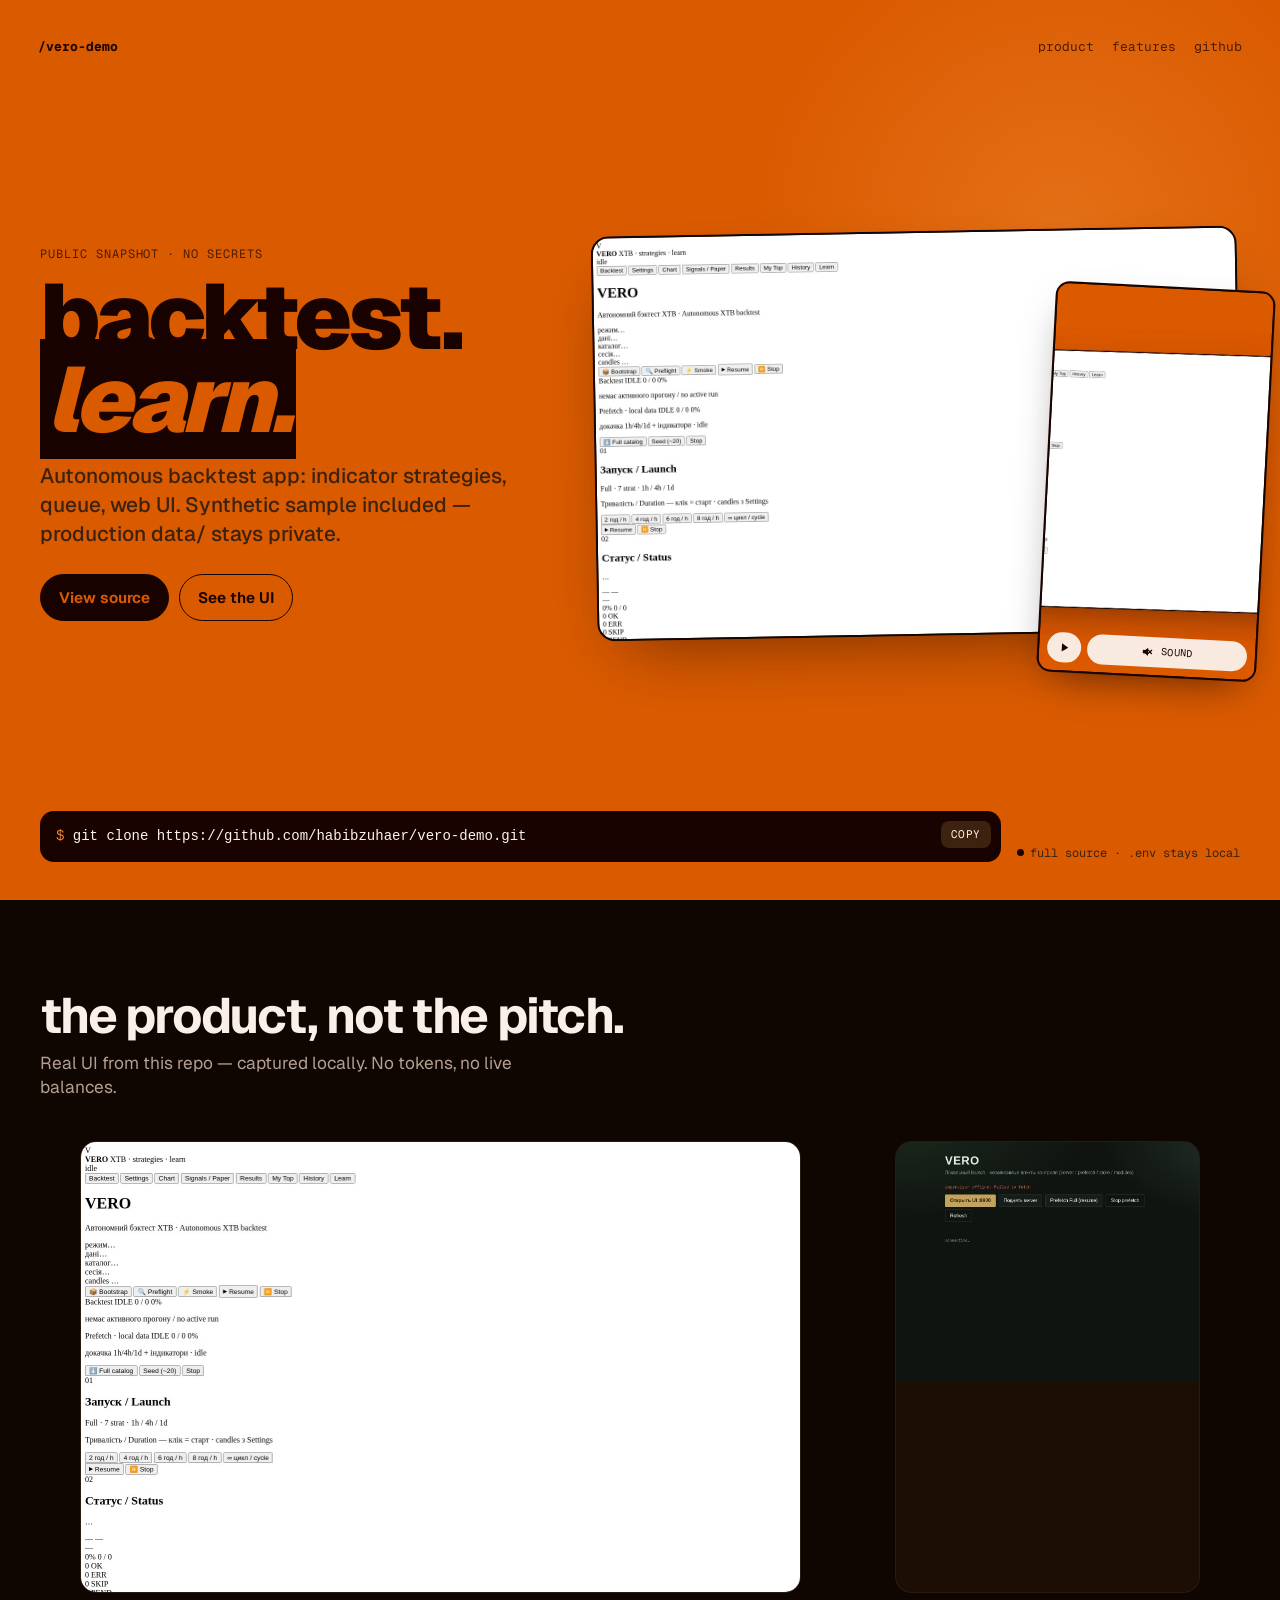
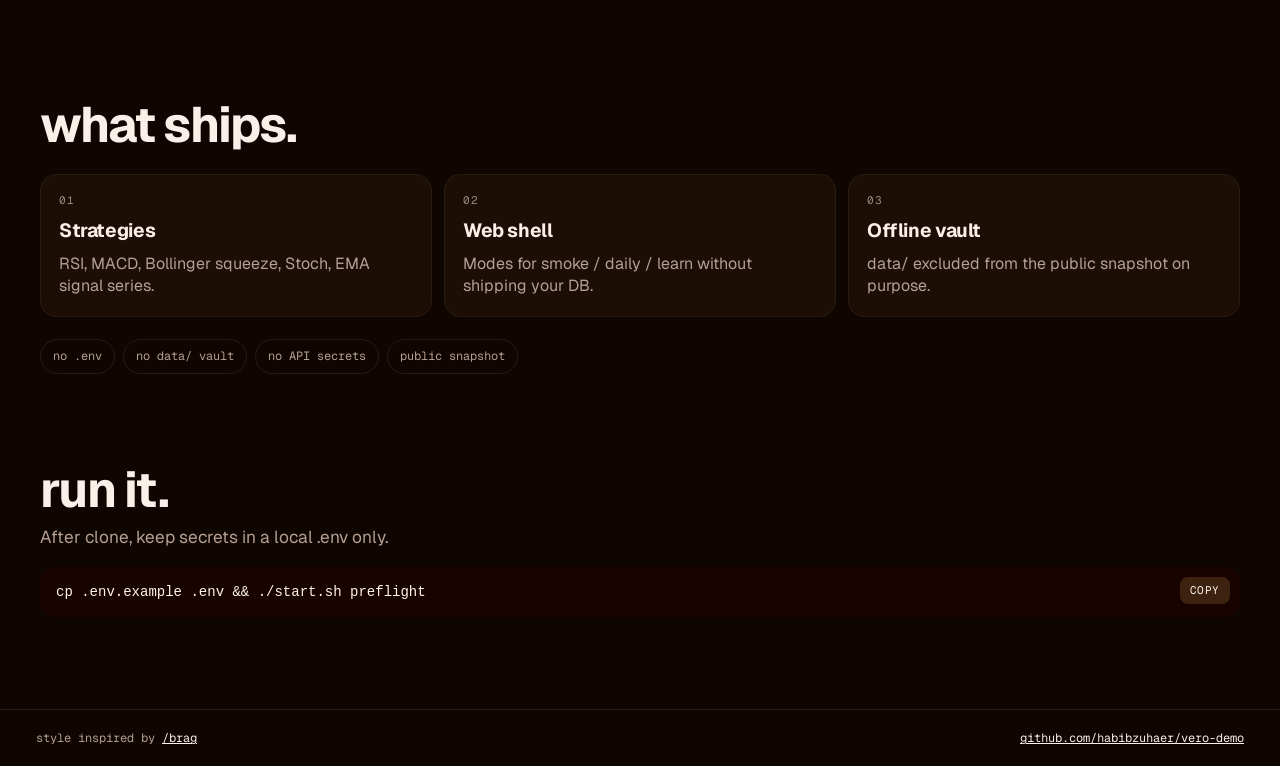
==== commit e4432945: "Fix presentation layout: product hero + floating brag clip." ====
--- a/docs/index.html
+++ b/docs/index.html
@@ -5,11 +5,9 @@
 <meta name="viewport" content="width=device-width, initial-scale=1" />
 <title>vero-demo — backtest ideas, keep the vault offline</title>
 <meta name="description" content="Autonomous backtest app: indicator strategies, queue, web UI. Synthetic sample included — production data/ stays private." />
-<meta name="theme-color" content="#111" />
 <meta property="og:title" content="vero-demo — backtest ideas, keep the vault offline" />
 <meta property="og:description" content="Autonomous backtest app: indicator strategies, queue, web UI. Synthetic sample included — production data/ stays private." />
-<meta property="og:image" content="assets/brag.jpg" />
-<meta property="og:type" content="website" />
+<meta property="og:image" content="assets/ui.jpg" />
 <link rel="preconnect" href="https://fonts.googleapis.com" />
 <link rel="preconnect" href="https://fonts.gstatic.com" crossorigin />
 <link href="https://fonts.googleapis.com/css2?family=Geist:wght@400;500;600;700;900&family=Geist+Mono:wght@400;500;700&display=swap" rel="stylesheet" />
@@ -17,18 +15,16 @@
 </head>
 <body>
 <a class="skip" href="#main">skip to content</a>
-
 <header class="hero">
   <div class="topbar">
     <span class="mark">/vero-demo</span>
-    <nav aria-label="primary">
+    <nav>
       <a href="#product">product</a>
       <a href="#features">features</a>
       <a href="https://github.com/habibzuhaer/vero-demo" target="_blank" rel="noopener">github</a>
     </nav>
   </div>
-
-  <div class="hero-grid" id="main">
+  <div class="hero-main" id="main">
     <div>
       <p class="kicker">public snapshot · no secrets</p>
       <h1>backtest.<br/><span class="emph">learn.</span></h1>
@@ -38,71 +34,63 @@
         <a class="btn ghost" href="#product">See the UI</a>
       </div>
     </div>
-
-    <aside class="phone" aria-label="launch video">
-      <video id="hero-vid" src="assets/brag.mp4" poster="assets/hero-poster.jpg" muted loop playsinline preload="auto"></video>
-      <div class="phone-controls">
-        <button id="hero-playback" type="button" aria-label="play video">
-          <svg class="icon-play" viewBox="0 0 24 24" fill="currentColor"><path d="M8 5v14l11-7z"/></svg>
-          <svg class="icon-pause" viewBox="0 0 24 24" fill="currentColor"><path d="M6 5h4v14H6zm8 0h4v14h-4z"/></svg>
-        </button>
-        <button id="hero-mute" class="mute" type="button" aria-label="unmute video" aria-pressed="true">
-          <svg class="icon-muted" viewBox="0 0 24 24" fill="currentColor"><path d="M3 9v6h4l5 4V5L7 9H3zm13.59 3l2.7-2.7-1.41-1.42L15.17 10.6 12.46 7.88l-1.41 1.41 2.71 2.71-2.71 2.71 1.41 1.41 2.71-2.7 2.71 2.7 1.41-1.41-2.7-2.7z"/></svg>
-          <svg class="icon-sound" viewBox="0 0 24 24" fill="currentColor"><path d="M3 9v6h4l5 4V5L7 9H3zm10.5 3a4.5 4.5 0 00-2.5-4.03v8.05A4.5 4.5 0 0013.5 12z"/></svg>
-          <span>tap for sound</span>
-        </button>
+    <div class="stage">
+      <div class="stage-frame"><img src="assets/ui.jpg" alt="vero-demo UI" /></div>
+      <div class="float-vid">
+        <video id="hero-vid" src="assets/brag.mp4" poster="assets/hero-poster.jpg" muted loop playsinline preload="auto"></video>
+        <div class="vid-btns">
+          <button id="hero-playback" type="button" aria-label="play video">
+            <svg class="icon-play" viewBox="0 0 24 24" fill="currentColor"><path d="M8 5v14l11-7z"/></svg>
+            <svg class="icon-pause" viewBox="0 0 24 24" fill="currentColor"><path d="M6 5h4v14H6zm8 0h4v14h-4z"/></svg>
+          </button>
+          <button id="hero-mute" class="mute" type="button" aria-label="unmute">
+            <svg class="icon-muted" viewBox="0 0 24 24" fill="currentColor"><path d="M3 9v6h4l5 4V5L7 9H3zm13.59 3l2.7-2.7-1.41-1.42L15.17 10.6 12.46 7.88l-1.41 1.41 2.71 2.71-2.71 2.71 1.41 1.41 2.71-2.7 2.71 2.7 1.41-1.41-2.7-2.7z"/></svg>
+            <svg class="icon-sound" viewBox="0 0 24 24" fill="currentColor"><path d="M3 9v6h4l5 4V5L7 9H3zm10.5 3a4.5 4.5 0 00-2.5-4.03v8.05A4.5 4.5 0 0013.5 12z"/></svg>
+            <span>sound</span>
+          </button>
+        </div>
       </div>
-    </aside>
+    </div>
   </div>
-
   <div class="hero-foot">
-    <div>
-      <pre class="install"><button class="copy" type="button" data-copy="git clone https://github.com/habibzuhaer/vero-demo.git">copy</button><code><span class="prompt">$</span> git clone https://github.com/habibzuhaer/vero-demo.git</code></pre>
-    </div>
-    <div class="meta"><span class="dot"></span>full source · .env kept local</div>
+    <pre class="install"><button class="copy" type="button" data-copy="git clone https://github.com/habibzuhaer/vero-demo.git">copy</button><code><span class="prompt">$</span> git clone https://github.com/habibzuhaer/vero-demo.git</code></pre>
+    <div class="meta"><span class="dot"></span>full source · .env stays local</div>
   </div>
 </header>
 
-<section class="band" id="product">
-  <div class="band-inner">
-    <h2>the product, not the pitch.</h2>
-    <p>Real UI from this repo — captured locally, no tokens, no live balances.</p>
-    <div class="shots">
-      <figure class="shot"><img src="assets/ui.jpg" alt="vero-demo main UI" /></figure>
-      <figure class="shot"><img src="assets/ui2.jpg" alt="vero-demo secondary UI" /></figure>
-    </div>
+<section class="band" id="product"><div class="inner">
+  <h2>the product, not the pitch.</h2>
+  <p class="intro">Real UI from this repo — captured locally. No tokens, no live balances.</p>
+  <div class="shots">
+    <figure class="shot"><img src="assets/ui.jpg" alt="main UI" /></figure>
+    <figure class="shot"><img src="assets/ui2.jpg" alt="secondary UI" /></figure>
   </div>
-</section>
+</div></section>
 
-<section class="band" id="features" style="padding-top:0">
-  <div class="band-inner">
-    <h2>what ships.</h2>
-    <div class="grid3">
-      <article class="card"><div class="n">01</div><h3>Strategies</h3><p>RSI, MACD, Bollinger squeeze, Stoch, EMA signal series.</p></article>
-      <article class="card"><div class="n">02</div><h3>Web shell</h3><p>Modes for smoke / daily / learn without shipping your DB.</p></article>
-      <article class="card"><div class="n">03</div><h3>Offline vault</h3><p>data/ excluded from the public snapshot on purpose.</p></article>
-    </div>
-    <div class="safe">
-      <span class="pill">no .env</span>
-      <span class="pill">no data/ vault</span>
-      <span class="pill">no API secrets</span>
-      <span class="pill">public snapshot</span>
-    </div>
+<section class="band" id="features"><div class="inner">
+  <h2>what ships.</h2>
+  <div class="grid3">
+    <article class="card"><div class="n">01</div><h3>Strategies</h3><p>RSI, MACD, Bollinger squeeze, Stoch, EMA signal series.</p></article>
+    <article class="card"><div class="n">02</div><h3>Web shell</h3><p>Modes for smoke / daily / learn without shipping your DB.</p></article>
+    <article class="card"><div class="n">03</div><h3>Offline vault</h3><p>data/ excluded from the public snapshot on purpose.</p></article>
   </div>
-</section>
+  <div class="safe">
+    <span class="pill">no .env</span>
+    <span class="pill">no data/ vault</span>
+    <span class="pill">no API secrets</span>
+    <span class="pill">public snapshot</span>
+  </div>
+</div></section>
 
-<section class="band" style="padding-top:0">
-  <div class="band-inner">
-    <h2>run it.</h2>
-    <p>After clone, keep secrets in a local <code>.env</code> only.</p>
-    <pre class="install" style="margin-top:18px"><button class="copy" type="button" data-copy="cp .env.example .env && ./start.sh preflight">copy</button><code>cp .env.example .env && ./start.sh preflight</code></pre>
-  </div>
-</section>
+<section class="band"><div class="inner">
+  <h2>run it.</h2>
+  <p class="intro">After clone, keep secrets in a local .env only.</p>
+  <pre class="install" style="margin-top:18px"><button class="copy" type="button" data-copy="cp .env.example .env && ./start.sh preflight">copy</button><code>cp .env.example .env && ./start.sh preflight</code></pre>
+</div></section>
 
 <footer class="foot">
-  <span>presentation style inspired by <a href="https://github.com/latent-spaces/brag">/brag</a></span>
+  <span>style inspired by <a href="https://github.com/latent-spaces/brag">/brag</a></span>
   <span><a href="https://github.com/habibzuhaer/vero-demo">github.com/habibzuhaer/vero-demo</a></span>
 </footer>
 <script src="main.js"></script>
-</body>
-</html>
+</body></html>
--- a/docs/styles.css
+++ b/docs/styles.css
@@ -1,6 +1,5 @@
 :root { --hue: 55; }
 :root {
-  --hue: 35;
   --bg: oklch(62% 0.195 var(--hue));
   --ink: oklch(14% 0.05 var(--hue));
   --ink-soft: oklch(28% 0.05 var(--hue));
@@ -11,304 +10,87 @@
   --dark-soft: oklch(72% 0.03 var(--hue));
   --rule: oklch(24% 0.03 var(--hue));
   --ease: cubic-bezier(0.16, 1, 0.3, 1);
-  --max: 1180px;
+  --max: 1200px;
 }
+*,*::before,*::after{box-sizing:border-box}
+html{scroll-behavior:smooth}
+body{margin:0;font-family:"Geist",ui-sans-serif,system-ui,sans-serif;background:var(--bg);color:var(--ink);-webkit-font-smoothing:antialiased;line-height:1.4}
+img,video{display:block;max-width:100%}
+a{color:inherit}
+button{font:inherit;cursor:pointer;border:0}
 
-*, *::before, *::after { box-sizing: border-box; }
-html { scroll-behavior: smooth; }
-body {
-  margin: 0;
-  font-family: "Geist", ui-sans-serif, system-ui, sans-serif;
-  background: var(--bg);
-  color: var(--ink);
-  -webkit-font-smoothing: antialiased;
-  line-height: 1.4;
-}
-img, video { display: block; max-width: 100%; }
-a { color: inherit; }
-button { font: inherit; cursor: pointer; }
+.skip{position:absolute;left:12px;top:-80px;background:var(--ink);color:var(--tint);padding:10px 14px;border-radius:8px;z-index:30}
+.skip:focus{top:12px}
 
-.skip {
-  position: absolute; left: 12px; top: -80px;
-  background: var(--ink); color: var(--tint);
-  padding: 10px 14px; border-radius: 8px; z-index: 20;
-}
-.skip:focus { top: 12px; }
+.hero{min-height:100svh;padding:clamp(20px,3vw,40px);display:flex;flex-direction:column;gap:clamp(28px,5vw,48px);position:relative;overflow:hidden}
+.hero::after{content:"";position:absolute;right:-8%;top:-10%;width:55vw;height:55vw;max-width:640px;max-height:640px;border-radius:50%;background:radial-gradient(circle,oklch(72% .16 var(--hue)/.5),transparent 68%);pointer-events:none}
 
-.hero {
-  min-height: 100svh;
-  padding: clamp(18px, 3vw, 36px);
-  display: grid;
-  grid-template-rows: auto 1fr auto;
-  gap: clamp(28px, 5vw, 56px);
-  position: relative;
-  overflow: hidden;
-}
-.hero::before {
-  content: "";
-  position: absolute;
-  inset: -20% -10% auto auto;
-  width: min(60vw, 720px);
-  height: min(60vw, 720px);
-  background: radial-gradient(circle, oklch(70% 0.18 var(--hue) / 0.45), transparent 70%);
-  pointer-events: none;
-}
-.topbar {
-  display: flex; justify-content: space-between; align-items: baseline; gap: 20px;
-  font-family: "Geist Mono", ui-monospace, monospace;
-  font-size: 13px; position: relative; z-index: 2;
-}
-.mark { font-weight: 700; letter-spacing: -0.02em; }
-.topbar nav { display: flex; gap: 20px; }
-.topbar a { text-decoration: none; opacity: 0.7; transition: opacity 160ms var(--ease); }
-.topbar a:hover { opacity: 1; }
+.topbar{display:flex;justify-content:space-between;align-items:baseline;gap:16px;font-family:"Geist Mono",ui-monospace,monospace;font-size:13px;position:relative;z-index:2}
+.mark{font-weight:700}
+.topbar nav{display:flex;gap:18px;flex-wrap:wrap}
+.topbar a{text-decoration:none;opacity:.72}
+.topbar a:hover{opacity:1}
 
-.hero-grid {
-  max-width: var(--max);
-  width: 100%;
-  margin: 0 auto;
-  display: grid;
-  grid-template-columns: minmax(0, 1.05fr) minmax(240px, 0.7fr);
-  gap: clamp(24px, 4vw, 56px);
-  align-items: center;
-  position: relative;
-  z-index: 2;
-}
-@media (max-width: 900px) {
-  .hero-grid { grid-template-columns: 1fr; }
-}
+.hero-main{flex:1;display:grid;grid-template-columns:minmax(280px,.9fr) minmax(300px,1.15fr);gap:clamp(24px,4vw,48px);align-items:center;max-width:var(--max);width:100%;margin:0 auto;position:relative;z-index:2}
+@media (max-width:900px){.hero-main{grid-template-columns:1fr}}
 
-.kicker {
-  font-family: "Geist Mono", monospace;
-  font-size: 12px;
-  letter-spacing: 0.08em;
-  text-transform: uppercase;
-  opacity: 0.7;
-  margin: 0 0 14px;
-}
-h1 {
-  margin: 0;
-  font-size: clamp(2.8rem, 8vw, 6.4rem);
-  line-height: 0.9;
-  letter-spacing: -0.045em;
-  font-weight: 900;
-  text-transform: lowercase;
-}
-h1 .emph {
-  font-style: italic;
-  background: var(--ink);
-  color: var(--bg);
-  padding: 0 0.08em;
-}
-.lead {
-  margin: 22px 0 0;
-  max-width: 34ch;
-  font-size: clamp(1.05rem, 2vw, 1.4rem);
-  color: var(--ink-soft);
-  font-weight: 500;
-  letter-spacing: -0.015em;
-}
-.lead strong { color: var(--ink); }
+.kicker{font-family:"Geist Mono",monospace;font-size:12px;letter-spacing:.08em;text-transform:uppercase;opacity:.72;margin:0 0 12px}
+h1{margin:0;font-size:clamp(2.6rem,7.2vw,5.8rem);line-height:.9;letter-spacing:-.045em;font-weight:900;text-transform:lowercase}
+h1 .emph{font-style:italic;background:var(--ink);color:var(--bg);padding:0 .07em}
+.lead{margin:20px 0 0;max-width:36ch;font-size:clamp(1.05rem,1.9vw,1.3rem);color:var(--ink-soft);font-weight:500}
+.lead strong{color:var(--ink)}
 
-.ctas { display: flex; flex-wrap: wrap; gap: 10px; margin-top: 28px; }
-.btn {
-  display: inline-flex; align-items: center; gap: 8px;
-  text-decoration: none;
-  border-radius: 999px;
-  padding: 12px 18px;
-  border: 1.5px solid var(--ink);
-  font-weight: 600;
-  font-size: 0.95rem;
-  transition: transform 160ms var(--ease), background 160ms var(--ease);
-}
-.btn:hover { transform: translateY(-1px); }
-.btn.primary { background: var(--ink); color: var(--bg); }
-.btn.ghost { background: transparent; }
+.ctas{display:flex;flex-wrap:wrap;gap:10px;margin-top:26px}
+.btn{display:inline-flex;align-items:center;justify-content:center;text-decoration:none !important;border-radius:999px;padding:12px 18px;font-weight:650;font-size:.95rem;border:1.5px solid var(--ink);transition:transform .15s var(--ease),background .15s var(--ease),color .15s var(--ease)}
+.btn:hover{transform:translateY(-1px)}
+.btn.primary{background:var(--ink);color:var(--bg)}
+.btn.ghost{background:transparent;color:var(--ink)}
 
-.phone {
-  position: relative;
-  aspect-ratio: 9 / 16;
-  width: min(100%, 320px);
-  justify-self: end;
-  border-radius: 18px;
-  overflow: hidden;
-  background: var(--ink);
-  color: var(--tint);
-  transform: rotate(2.2deg);
-  box-shadow: 0 30px 80px -24px oklch(18% 0.06 var(--hue) / 0.5);
-}
-@media (max-width: 900px) {
-  .phone { justify-self: start; width: min(100%, 280px); transform: rotate(1deg); }
-}
-.phone video, .phone img {
-  position: absolute; inset: 0; width: 100%; height: 100%; object-fit: cover;
-}
-.phone-controls {
-  position: absolute; left: 12px; right: 12px; bottom: 12px;
-  display: flex; gap: 8px; z-index: 2;
-}
-.phone-controls button {
-  border: 0; border-radius: 999px;
-  background: oklch(97% 0.01 var(--hue) / 0.92);
-  color: var(--ink);
-  padding: 10px 12px;
-  display: inline-flex; align-items: center; gap: 8px;
-}
-.phone-controls .mute { flex: 1; justify-content: center; font-size: 11px; letter-spacing: 0.06em; text-transform: uppercase; font-family: "Geist Mono", monospace; }
-.phone-controls svg { width: 16px; height: 16px; }
-.icon-pause, .icon-sound { display: none; }
-.playing .icon-play { display: none; }
-.playing .icon-pause { display: block; }
-.unmuted .icon-muted { display: none; }
-.unmuted .icon-sound { display: block; }
+.stage{position:relative}
+.stage-frame{border-radius:18px;overflow:hidden;border:2px solid oklch(18% .04 var(--hue)/.28);background:var(--dark);box-shadow:0 28px 70px -28px oklch(12% .05 var(--hue)/.55);transform:rotate(-1deg)}
+.stage-frame img,.stage-frame video{width:100%;aspect-ratio:16/10;object-fit:cover;object-position:top center}
+.float-vid{position:absolute;right:-4%;bottom:-10%;width:min(42%,220px);aspect-ratio:9/16;border-radius:14px;overflow:hidden;border:2px solid var(--ink);background:var(--ink);box-shadow:0 18px 40px -16px oklch(10% .05 var(--hue)/.55);transform:rotate(3deg)}
+.float-vid video{width:100%;height:100%;object-fit:cover}
+.vid-btns{position:absolute;left:8px;right:8px;bottom:8px;display:flex;gap:6px}
+.vid-btns button{border-radius:999px;background:oklch(97% .01 var(--hue)/.94);color:var(--ink);padding:8px 10px;display:inline-flex;align-items:center;gap:6px;font-family:"Geist Mono",monospace;font-size:10px;letter-spacing:.04em;text-transform:uppercase}
+.vid-btns .mute{flex:1;justify-content:center}
+.vid-btns svg{width:14px;height:14px}
+.icon-pause,.icon-sound{display:none}
+.playing .icon-play{display:none}.playing .icon-pause{display:block}
+.unmuted .icon-muted{display:none}.unmuted .icon-sound{display:block}
+@media (max-width:900px){.float-vid{position:relative;right:auto;bottom:auto;width:160px;margin-top:14px;transform:rotate(2deg)}}
 
-.hero-foot {
-  max-width: var(--max);
-  width: 100%;
-  margin: 0 auto;
-  display: grid;
-  grid-template-columns: minmax(0, 1fr) auto;
-  gap: 18px;
-  align-items: end;
-  position: relative;
-  z-index: 2;
-}
-@media (max-width: 800px) {
-  .hero-foot { grid-template-columns: 1fr; }
-}
-.install {
-  margin: 0;
-  background: var(--ink);
-  color: var(--tint);
-  border-radius: 14px;
-  padding: 16px 18px;
-  font-family: "Geist Mono", monospace;
-  font-size: clamp(12px, 1.2vw, 15px);
-  position: relative;
-  overflow-x: auto;
-}
-.install .prompt { color: oklch(72% 0.16 var(--hue)); }
-.copy {
-  position: absolute; top: 10px; right: 10px;
-  border: 0; border-radius: 8px;
-  background: oklch(28% 0.05 var(--hue));
-  color: var(--tint);
-  padding: 6px 10px;
-  font-size: 11px;
-  text-transform: uppercase;
-  letter-spacing: 0.05em;
-  font-family: "Geist Mono", monospace;
-}
-.meta {
-  font-family: "Geist Mono", monospace;
-  font-size: 12px;
-  color: var(--ink-soft);
-  text-align: right;
-}
-.dot {
-  display: inline-block; width: 7px; height: 7px; border-radius: 50%;
-  background: var(--ink); margin-right: 6px; vertical-align: 1px;
-  animation: pulse 2.2s infinite ease-in-out;
-}
-@keyframes pulse {
-  0%,100% { opacity: .35; }
-  50% { opacity: 1; }
-}
+.hero-foot{max-width:var(--max);width:100%;margin:0 auto;display:grid;grid-template-columns:minmax(0,1fr) auto;gap:16px;align-items:end;position:relative;z-index:2}
+@media (max-width:800px){.hero-foot{grid-template-columns:1fr}}
+.install{margin:0;background:var(--ink);color:var(--tint);border-radius:14px;padding:15px 16px;font-family:"Geist Mono",monospace;font-size:clamp(12px,1.15vw,14px);position:relative;overflow-x:auto}
+.install .prompt{color:oklch(72% .16 var(--hue))}
+.copy{position:absolute;top:10px;right:10px;border-radius:8px;background:oklch(28% .05 var(--hue));color:var(--tint);padding:6px 10px;font-size:11px;text-transform:uppercase;letter-spacing:.05em;font-family:"Geist Mono",monospace}
+.meta{font-family:"Geist Mono",monospace;font-size:12px;color:var(--ink-soft)}
+.dot{display:inline-block;width:7px;height:7px;border-radius:50%;background:var(--ink);margin-right:6px;vertical-align:1px;animation:pulse 2.2s infinite ease-in-out}
+@keyframes pulse{0%,100%{opacity:.35}50%{opacity:1}}
 
-.band {
-  background: var(--dark);
-  color: var(--dark-ink);
-  padding: clamp(56px, 9vw, 100px) clamp(18px, 4vw, 36px);
-}
-.band-inner { max-width: var(--max); margin: 0 auto; }
-.band h2 {
-  margin: 0 0 14px;
-  font-size: clamp(2rem, 5vw, 3.4rem);
-  letter-spacing: -0.035em;
-  text-transform: lowercase;
-  line-height: 0.95;
-}
-.band p {
-  margin: 0;
-  max-width: 48ch;
-  color: var(--dark-soft);
-  font-size: 1.1rem;
-}
+.band{background:var(--dark);color:var(--dark-ink);padding:clamp(52px,8vw,92px) clamp(18px,4vw,36px)}
+.band + .band{padding-top:0}
+.inner{max-width:var(--max);margin:0 auto}
+.band h2{margin:0 0 12px;font-size:clamp(1.9rem,4.6vw,3.1rem);letter-spacing:-.035em;text-transform:lowercase;line-height:.95}
+.band > .inner > p,.band .intro{margin:0;max-width:50ch;color:var(--dark-soft);font-size:1.08rem}
 
-.shots {
-  display: grid;
-  grid-template-columns: 1.3fr 0.7fr;
-  gap: 16px;
-  margin-top: 28px;
-}
-@media (max-width: 800px) {
-  .shots { grid-template-columns: 1fr; }
-}
-.shot {
-  border-radius: 18px;
-  overflow: hidden;
-  border: 1px solid var(--rule);
-  background: var(--dark-elev);
-  transform: translateY(12px);
-  opacity: 0;
-  animation: rise 0.8s var(--ease) forwards;
-}
-.shot:nth-child(2) { animation-delay: 0.12s; }
-.shot img { width: 100%; height: 100%; object-fit: cover; object-position: top center; min-height: 260px; }
-@keyframes rise {
-  to { opacity: 1; transform: none; }
-}
+.shots{display:grid;grid-template-columns:1.35fr .65fr;gap:14px;margin-top:26px}
+@media (max-width:800px){.shots{grid-template-columns:1fr}}
+.shot{border-radius:16px;overflow:hidden;border:1px solid var(--rule);background:var(--dark-elev);opacity:0;transform:translateY(14px);animation:rise .75s var(--ease) forwards}
+.shot:nth-child(2){animation-delay:.1s}
+.shot img{width:100%;min-height:240px;object-fit:cover;object-position:top center}
+@keyframes rise{to{opacity:1;transform:none}}
 
-.grid3 {
-  display: grid;
-  grid-template-columns: repeat(3, minmax(0, 1fr));
-  gap: 14px;
-  margin-top: 28px;
-}
-@media (max-width: 800px) {
-  .grid3 { grid-template-columns: 1fr; }
-}
-.card {
-  background: var(--dark-elev);
-  border: 1px solid var(--rule);
-  border-radius: 16px;
-  padding: 18px 18px 20px;
-}
-.card .n {
-  font-family: "Geist Mono", monospace;
-  font-size: 12px;
-  letter-spacing: 0.08em;
-  text-transform: uppercase;
-  opacity: 0.55;
-  margin-bottom: 10px;
-}
-.card h3 {
-  margin: 0 0 8px;
-  font-size: 1.25rem;
-  letter-spacing: -0.02em;
-}
-.card p { margin: 0; color: var(--dark-soft); font-size: 0.98rem; }
+.grid3{display:grid;grid-template-columns:repeat(3,minmax(0,1fr));gap:12px;margin-top:26px}
+@media (max-width:800px){.grid3{grid-template-columns:1fr}}
+.card{background:var(--dark-elev);border:1px solid var(--rule);border-radius:16px;padding:18px}
+.card .n{font-family:"Geist Mono",monospace;font-size:11px;letter-spacing:.08em;text-transform:uppercase;opacity:.55;margin-bottom:10px}
+.card h3{margin:0 0 8px;font-size:1.2rem;letter-spacing:-.02em}
+.card p{margin:0;color:var(--dark-soft)}
 
-.safe {
-  display: flex; flex-wrap: wrap; gap: 8px;
-  margin-top: 24px;
-}
-.pill {
-  font-family: "Geist Mono", monospace;
-  font-size: 12px;
-  border: 1px solid var(--rule);
-  border-radius: 999px;
-  padding: 8px 12px;
-  color: var(--dark-soft);
-}
+.safe{display:flex;flex-wrap:wrap;gap:8px;margin-top:22px}
+.pill{font-family:"Geist Mono",monospace;font-size:12px;border:1px solid var(--rule);border-radius:999px;padding:8px 12px;color:var(--dark-soft)}
 
-.foot {
-  background: var(--dark);
-  color: var(--dark-soft);
-  display: flex; justify-content: space-between; gap: 12px; flex-wrap: wrap;
-  padding: 22px clamp(18px, 4vw, 36px);
-  font-family: "Geist Mono", monospace;
-  font-size: 12px;
-  border-top: 1px solid var(--rule);
-}
-.foot a { color: var(--dark-ink); }
+.foot{background:var(--dark);color:var(--dark-soft);display:flex;justify-content:space-between;gap:12px;flex-wrap:wrap;padding:20px clamp(18px,4vw,36px);font-family:"Geist Mono",monospace;font-size:12px;border-top:1px solid var(--rule)}
+.foot a{color:var(--dark-ink)}
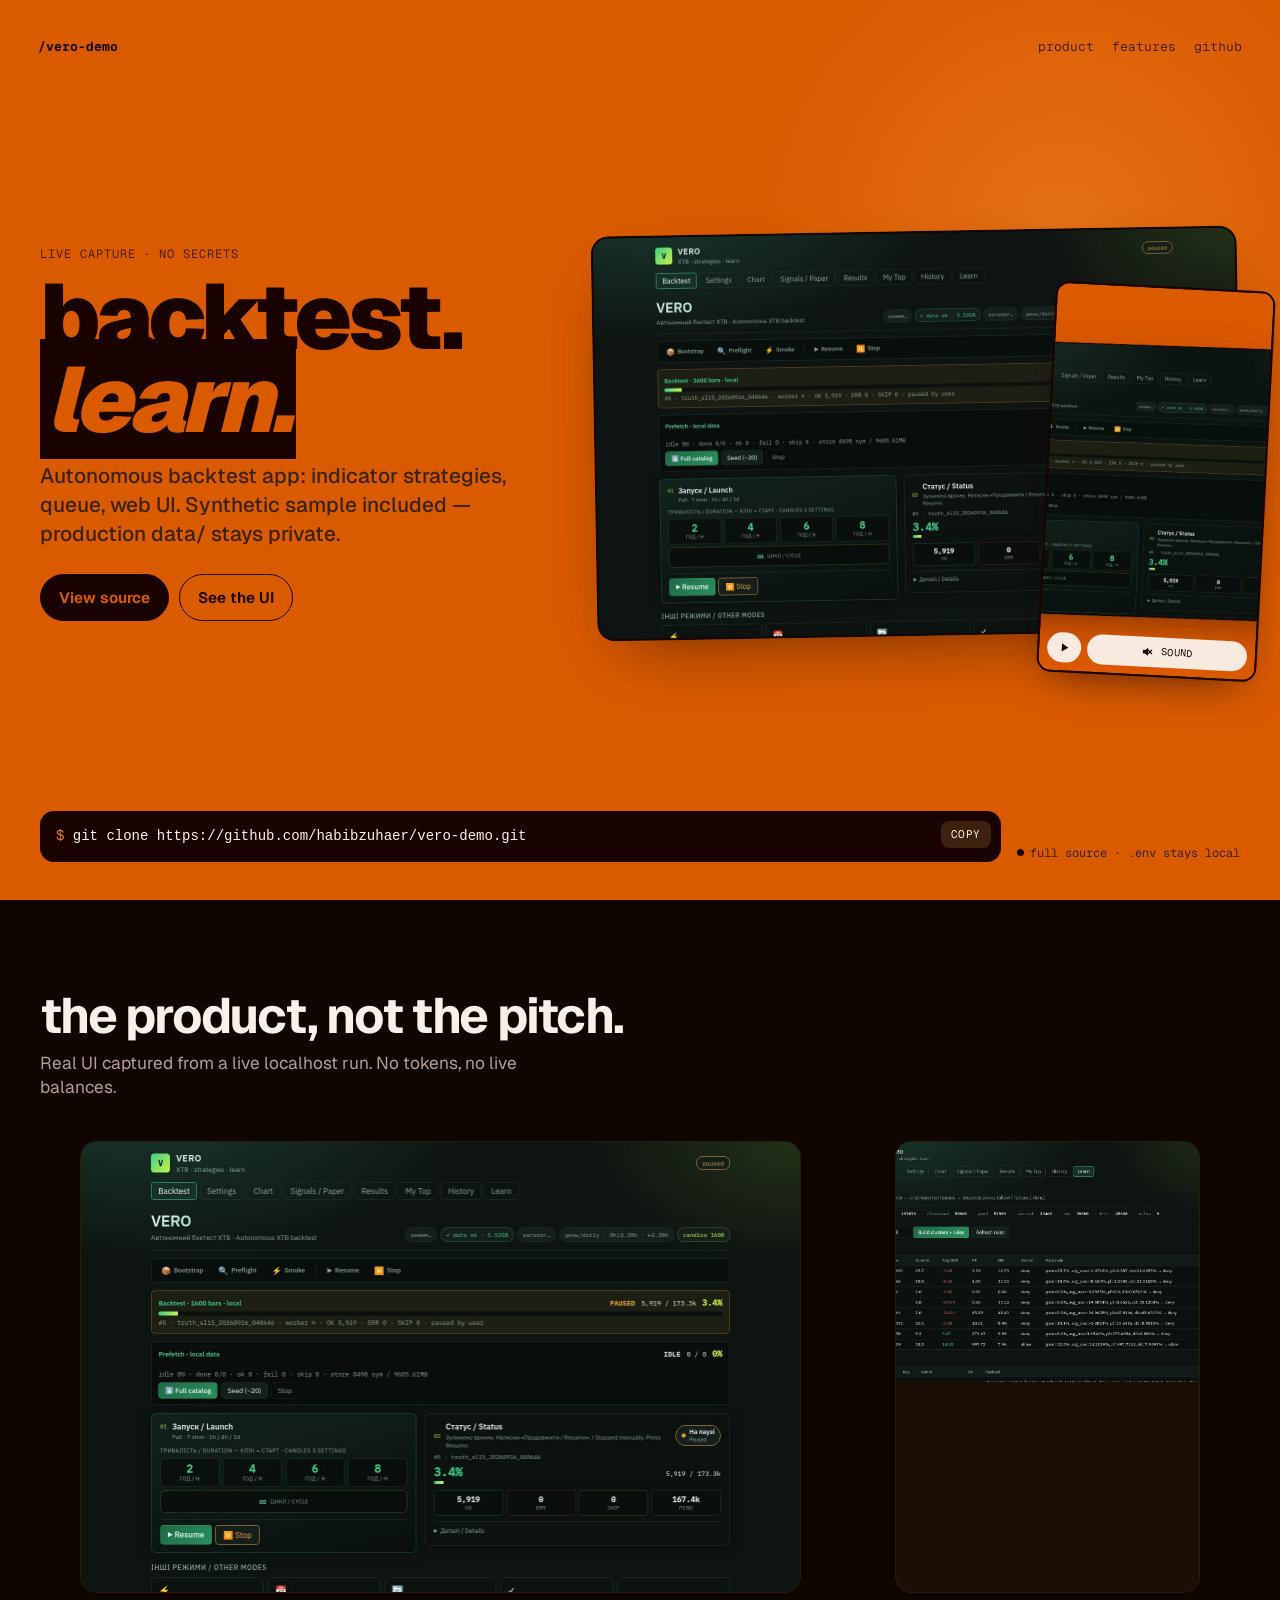
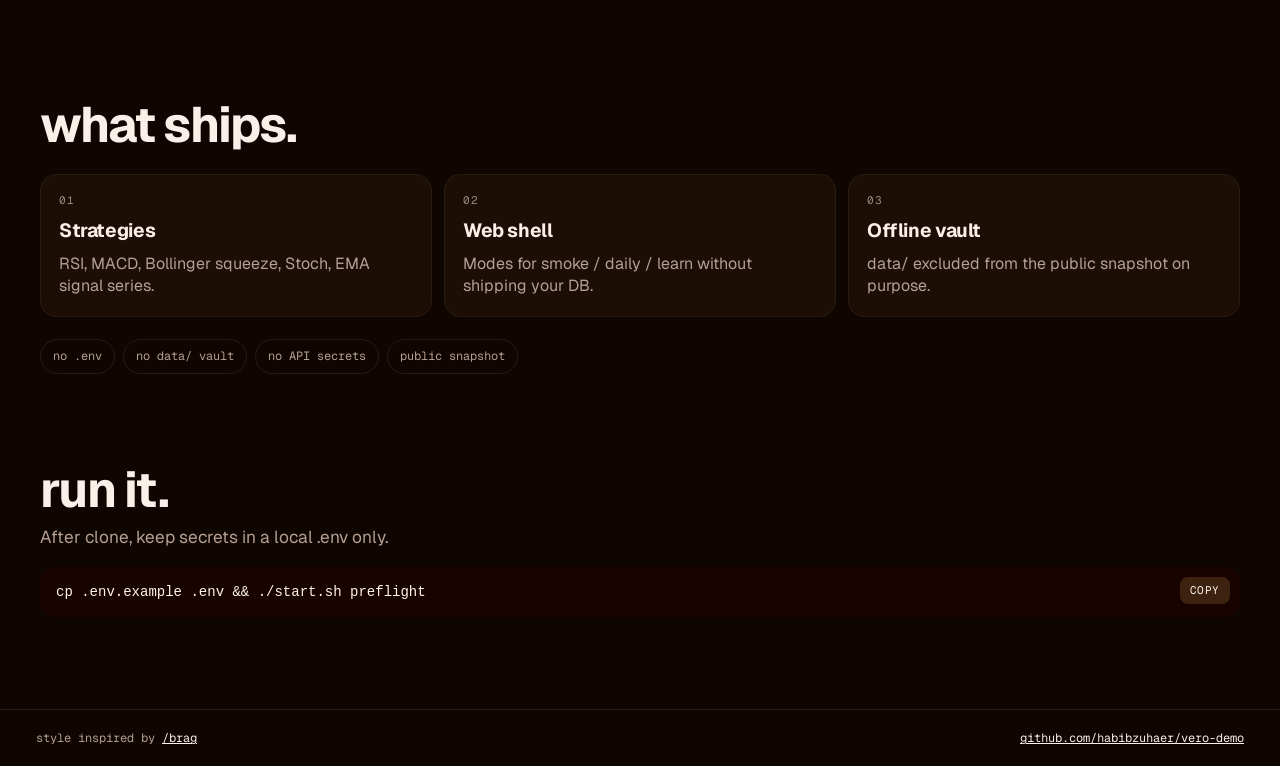
==== commit ac0f95fa: "Refresh brag assets from live localhost runs." ====
--- a/docs/index.html
+++ b/docs/index.html
@@ -26,7 +26,7 @@
   </div>
   <div class="hero-main" id="main">
     <div>
-      <p class="kicker">public snapshot · no secrets</p>
+      <p class="kicker">live capture · no secrets</p>
       <h1>backtest.<br/><span class="emph">learn.</span></h1>
       <p class="lead">Autonomous backtest app: indicator strategies, queue, web UI. Synthetic sample included — production data/ stays private.</p>
       <div class="ctas">
@@ -60,7 +60,7 @@
 
 <section class="band" id="product"><div class="inner">
   <h2>the product, not the pitch.</h2>
-  <p class="intro">Real UI from this repo — captured locally. No tokens, no live balances.</p>
+  <p class="intro">Real UI captured from a live localhost run. No tokens, no live balances.</p>
   <div class="shots">
     <figure class="shot"><img src="assets/ui.jpg" alt="main UI" /></figure>
     <figure class="shot"><img src="assets/ui2.jpg" alt="secondary UI" /></figure>
